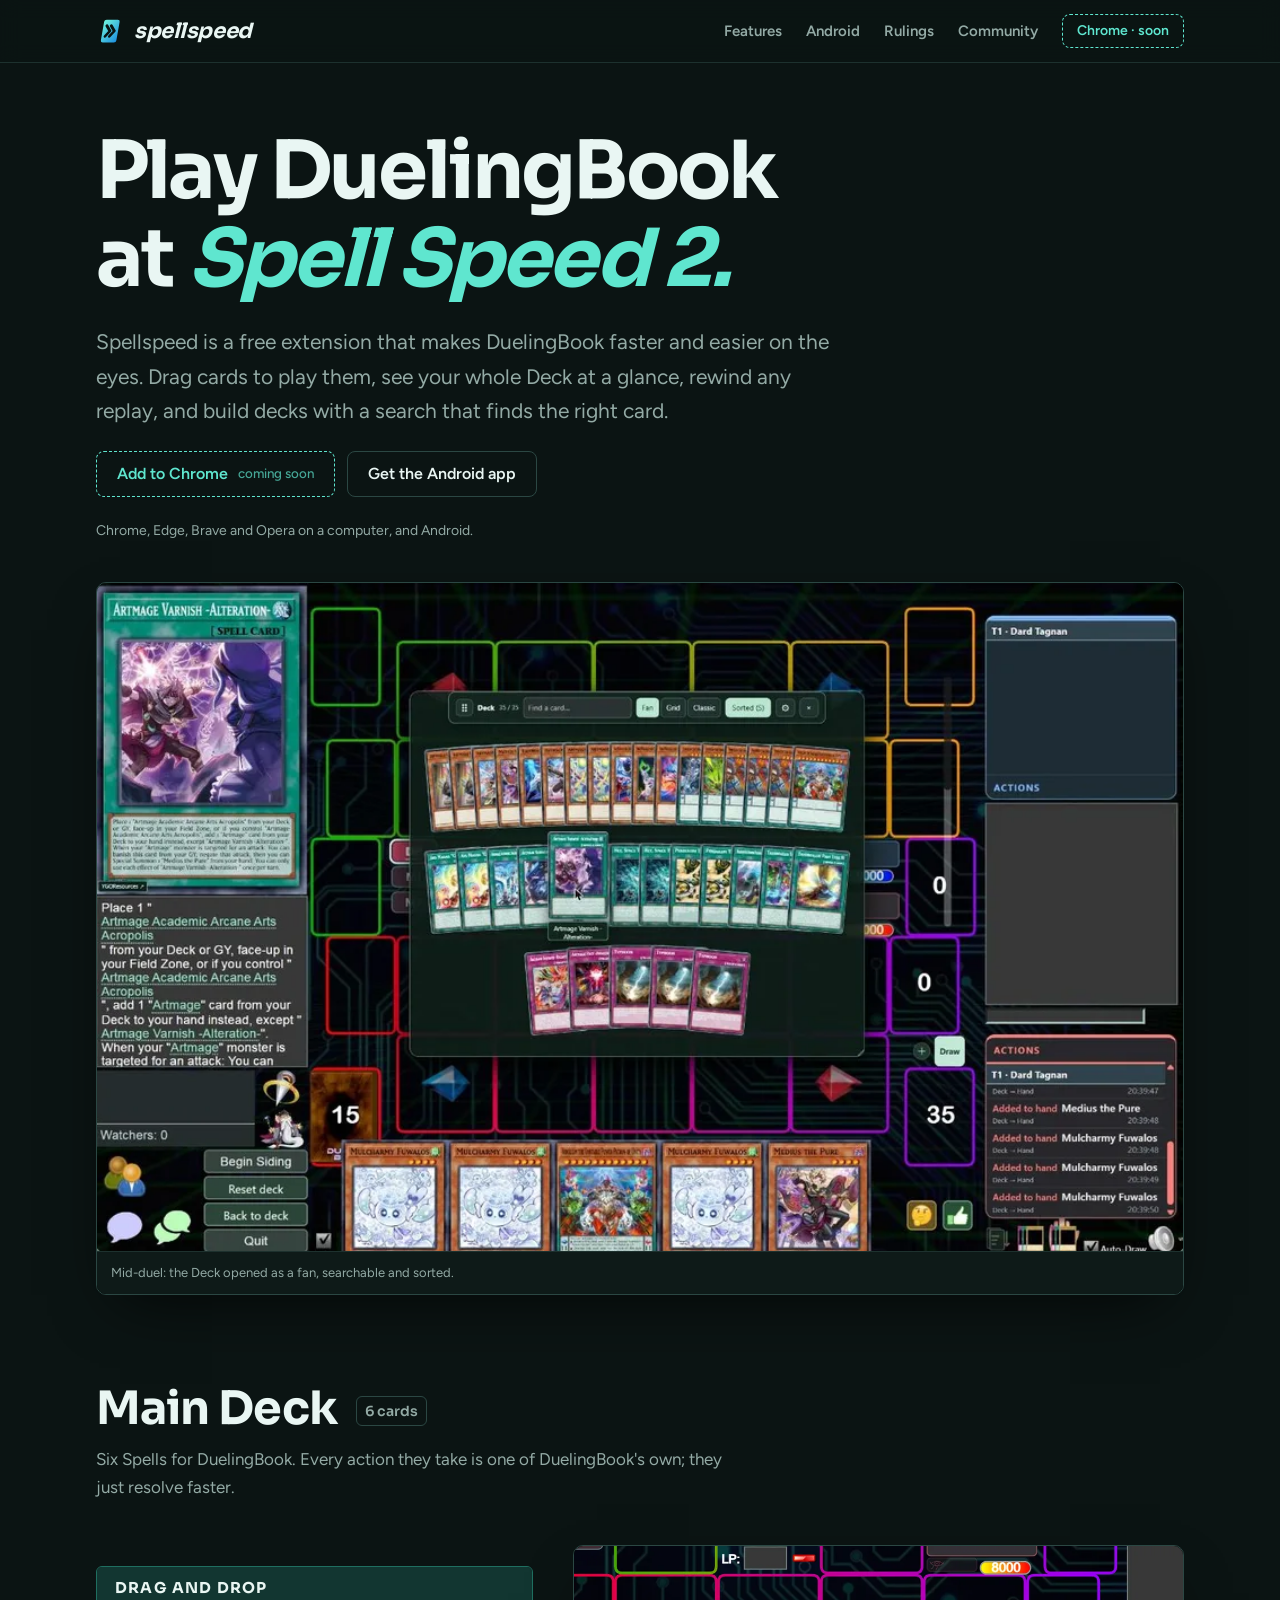
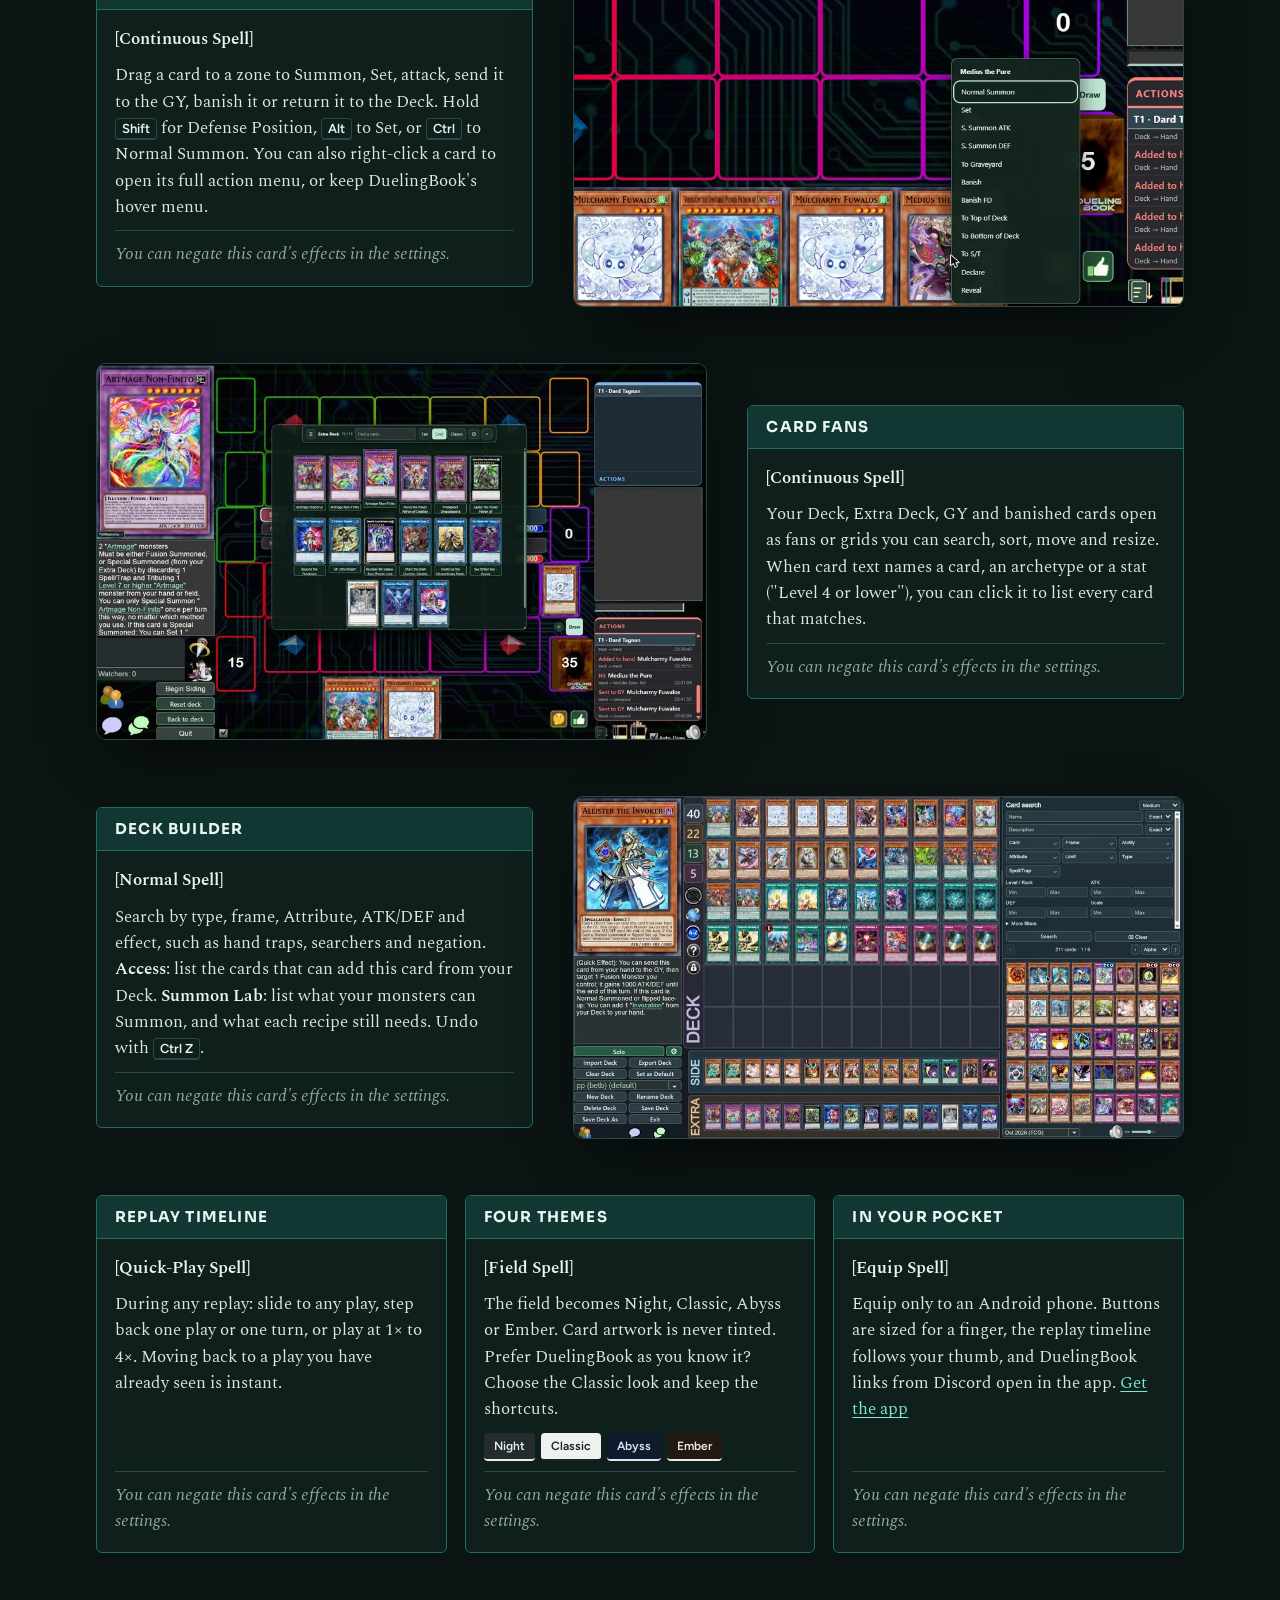
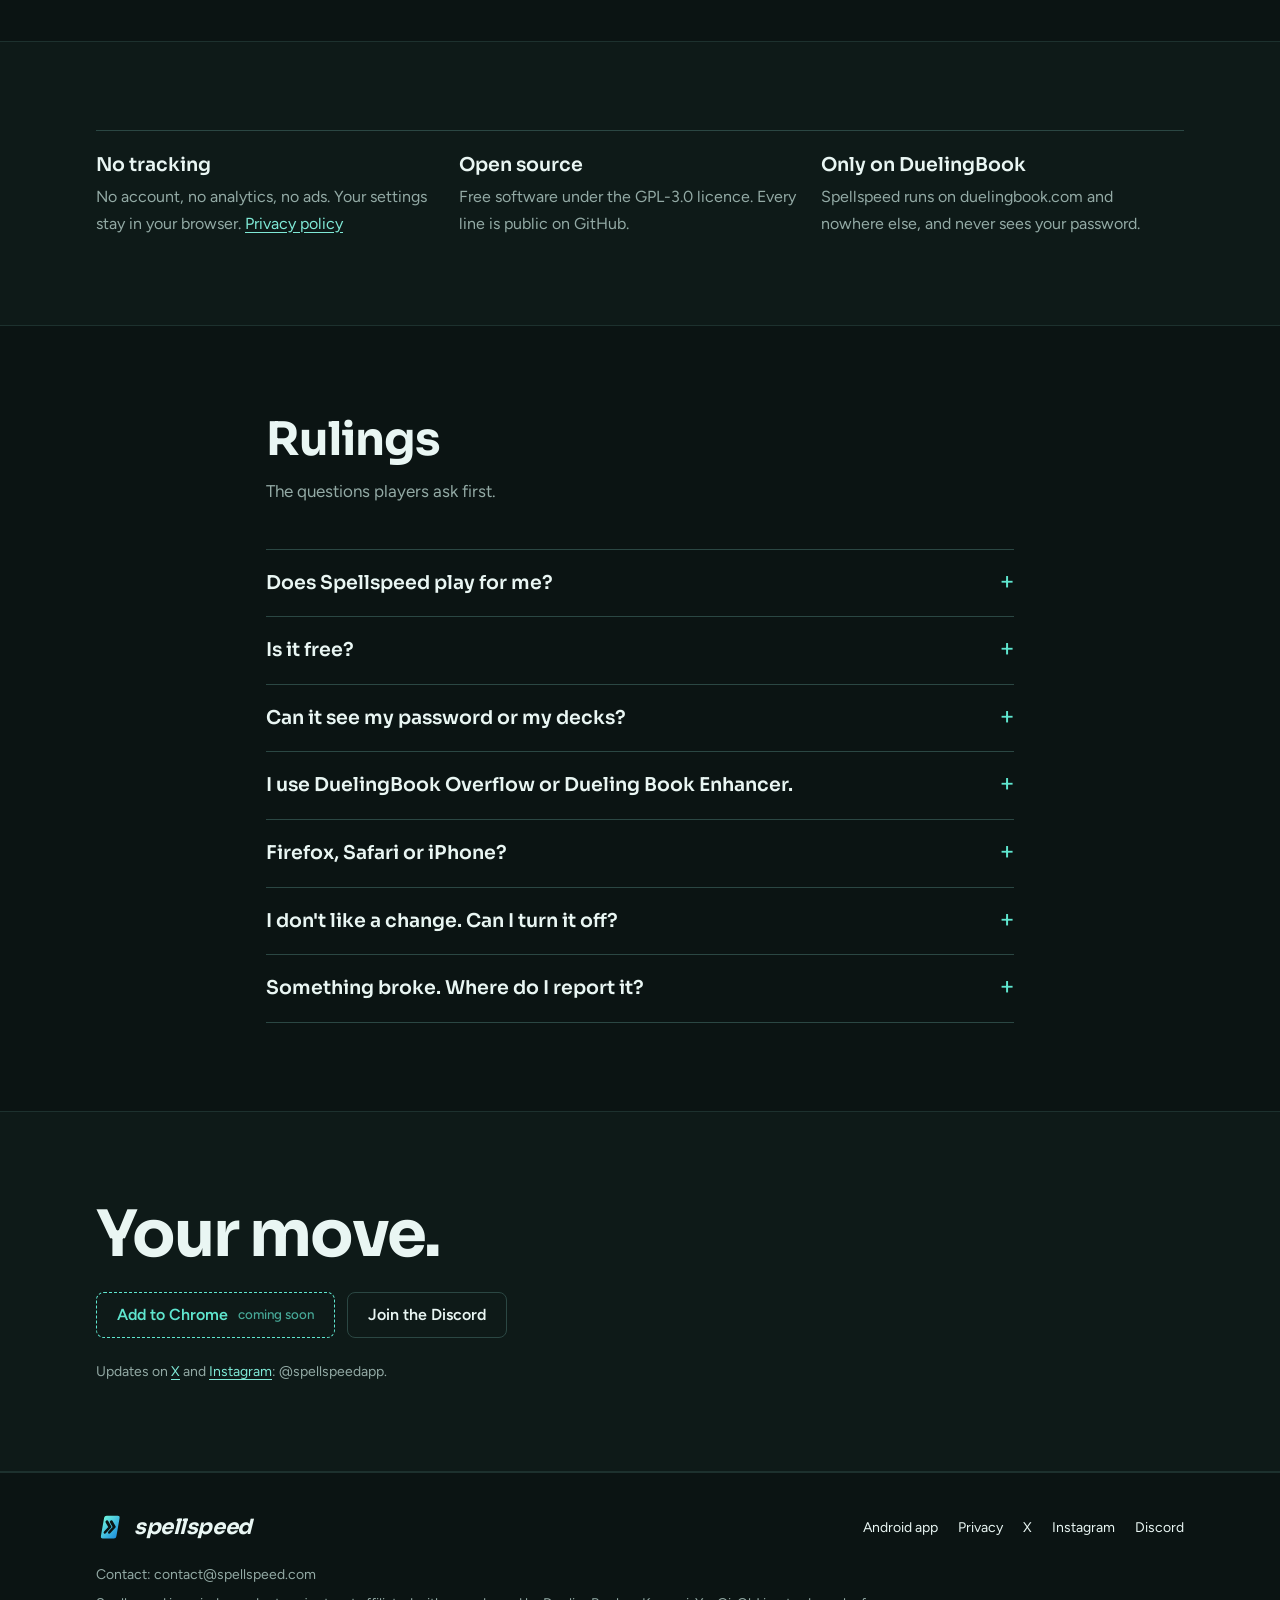
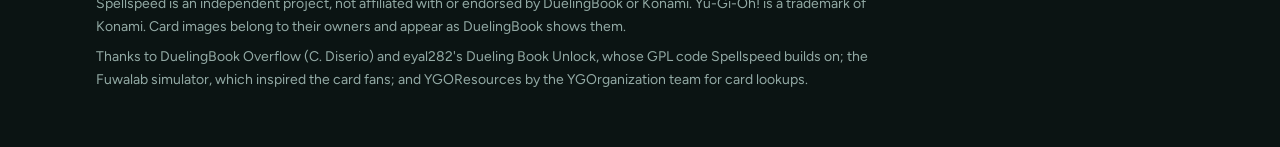
==== site/index.html @ ba0f2522 "Spellspeed website The spellspeed.com site (home, Android install guide, privacy policy), deployed t" ====
<!doctype html>
<html lang="en">
<head>
<meta charset="utf-8">
<meta name="viewport" content="width=device-width, initial-scale=1, viewport-fit=cover">
<title>Spellspeed for DuelingBook</title>
<meta name="description" content="Spellspeed is a free extension that makes DuelingBook faster and cleaner: drag-and-drop plays, card fans, a replay timeline you can rewind, themes and a smarter deck builder.">
<meta name="theme-color" content="#0b1413">
<link rel="icon" href="assets/mark.svg" type="image/svg+xml">
<link rel="icon" href="assets/icon32.png" sizes="32x32">
<link rel="apple-touch-icon" href="assets/app-icon-512.png">
<meta property="og:title" content="Spellspeed for DuelingBook">
<meta property="og:description" content="Play DuelingBook at Spell Speed 2. Free, open source, no tracking.">
<meta property="og:image" content="https://spellspeed.com/assets/card-fans.webp">
<meta property="og:url" content="https://spellspeed.com/">
<meta name="twitter:card" content="summary_large_image">
<meta name="twitter:site" content="@spellspeedapp">
<link rel="preload" href="fonts/sora.woff2" as="font" type="font/woff2" crossorigin>
<link rel="stylesheet" href="style.css">
</head>
<body>

<header class="top">
  <div class="wrap">
    <a class="brand" href="./" aria-label="Spellspeed home"><img src="assets/mark.svg" alt=""><span class="wordmark">spellspeed</span></a>
    <nav class="nav" aria-label="Main">
      <a href="#deck">Features</a>
      <a href="android.html">Android</a>
      <a href="#rulings">Rulings</a>
      <a href="#community">Community</a>
    </nav>
    <!-- TODO(launch): Chrome Web Store link once the listing is approved -->
    <span class="btn btn-soon btn-sm" title="Coming soon to the Chrome Web Store">Chrome · soon</span>
  </div>
</header>

<main>
  <div class="wrap hero">
    <div class="hero-copy">
      <h1>Play DuelingBook at <em>Spell Speed&nbsp;2.</em></h1>
      <p class="lead">Spellspeed is a free extension that makes DuelingBook faster and easier on the eyes. Drag cards to play them, see your whole Deck at a glance, rewind any replay, and build decks with a search that finds the right card.</p>
      <div class="ctas" id="install">
        <!-- TODO(launch): Chrome Web Store link -->
        <span class="btn btn-soon">Add to Chrome <small>coming soon</small></span>
        <a class="btn btn-ghost" href="android.html">Get the Android app</a>
      </div>
      <p class="note">Chrome, Edge, Brave and Opera on a computer, and Android.</p>
    </div>
    <figure class="shot">
      <img src="assets/card-fans.webp" width="962" height="592" alt="A DuelingBook duel with Spellspeed: the Deck opened as a fan of cards above the field, with search and sorting.">
      <figcaption>Mid-duel: the Deck opened as a fan, searchable and sorted.</figcaption>
    </figure>
  </div>

  <section id="deck">
    <div class="wrap">
      <div class="section-head">
        <h2>Main Deck <span class="count">6 cards</span></h2>
        <p>Six Spells for DuelingBook. Every action they take is one of DuelingBook's own; they just resolve faster.</p>
      </div>

      <div class="feature">
        <article class="spell">
          <h3 class="spell-name">Drag and Drop</h3>
          <div class="spell-text">
            <p class="spell-type">[Continuous Spell]</p>
            <p>Drag a card to a zone to Summon, Set, attack, send it to the GY, banish it or return it to the Deck. Hold <span class="kbd">Shift</span> for Defense Position, <span class="kbd">Alt</span> to Set, or <span class="kbd">Ctrl</span> to Normal Summon. You can also right-click a card to open its full action menu, or keep DuelingBook's hover menu.</p>
            <p class="negate">You can negate this card's effects in the settings.</p>
          </div>
        </article>
        <figure class="shot"><img src="assets/card-actions.webp" width="1002" height="592" loading="lazy" alt="The right-click action menu on a monster in hand: Normal Summon, Set, Special Summon, to Graveyard, Banish and more."></figure>
      </div>

      <div class="feature flip">
        <article class="spell">
          <h3 class="spell-name">Card Fans</h3>
          <div class="spell-text">
            <p class="spell-type">[Continuous Spell]</p>
            <p>Your Deck, Extra Deck, GY and banished cards open as fans or grids you can search, sort, move and resize. When card text names a card, an archetype or a stat ("Level 4 or lower"), you can click it to list every card that matches.</p>
            <p class="negate">You can negate this card's effects in the settings.</p>
          </div>
        </article>
        <figure class="shot"><img src="assets/play-faster.webp" width="962" height="592" loading="lazy" alt="The Extra Deck opened as a grid over the field, with each player's action history on the right."></figure>
      </div>

      <div class="feature">
        <article class="spell">
          <h3 class="spell-name">Deck Builder</h3>
          <div class="spell-text">
            <p class="spell-type">[Normal Spell]</p>
            <p>Search by type, frame, Attribute, ATK/DEF and effect, such as hand traps, searchers and negation. <b>Access</b>: list the cards that can add this card from your Deck. <b>Summon Lab</b>: list what your monsters can Summon, and what each recipe still needs. Undo with <span class="kbd">Ctrl Z</span>.</p>
            <p class="negate">You can negate this card's effects in the settings.</p>
          </div>
        </article>
        <figure class="shot"><img src="assets/deck-builder.webp" width="1060" height="592" loading="lazy" alt="The deck constructor with Spellspeed's card search and filters on the right."></figure>
      </div>

      <div class="spells">
        <article class="spell">
          <h3 class="spell-name">Replay Timeline</h3>
          <div class="spell-text">
            <p class="spell-type">[Quick-Play Spell]</p>
            <p>During any replay: slide to any play, step back one play or one turn, or play at 1× to 4×. Moving back to a play you have already seen is instant.</p>
            <p class="negate">You can negate this card's effects in the settings.</p>
          </div>
        </article>
        <article class="spell">
          <h3 class="spell-name">Four Themes</h3>
          <div class="spell-text">
            <p class="spell-type">[Field Spell]</p>
            <p>The field becomes Night, Classic, Abyss or Ember. Card artwork is never tinted. Prefer DuelingBook as you know it? Choose the Classic look and keep the shortcuts.</p>
            <div class="themes" aria-label="The four themes"><span class="th-night">Night</span><span class="th-classic">Classic</span><span class="th-abyss">Abyss</span><span class="th-ember">Ember</span></div>
            <p class="negate">You can negate this card's effects in the settings.</p>
          </div>
        </article>
        <article class="spell">
          <h3 class="spell-name">In Your Pocket</h3>
          <div class="spell-text">
            <p class="spell-type">[Equip Spell]</p>
            <p>Equip only to an Android phone. Buttons are sized for a finger, the replay timeline follows your thumb, and DuelingBook links from Discord open in the app. <a href="android.html">Get the app</a></p>
            <p class="negate">You can negate this card's effects in the settings.</p>
          </div>
        </article>
      </div>
    </div>
  </section>

  <section class="band">
    <div class="wrap">
      <div class="promises">
        <div><b>No tracking</b><p>No account, no analytics, no ads. Your settings stay in your browser. <a href="privacy.html">Privacy policy</a></p></div>
        <div><b>Open source</b><p>Free software under the GPL-3.0 licence. Every line is public on GitHub.</p></div>
        <div><b>Only on DuelingBook</b><p>Spellspeed runs on duelingbook.com and nowhere else, and never sees your password.</p></div>
      </div>
    </div>
  </section>

  <section id="rulings">
    <div class="wrap narrow">
      <div class="section-head"><h2>Rulings</h2><p>The questions players ask first.</p></div>
      <div class="rulings">
        <details>
          <summary>Does Spellspeed play for me?</summary>
          <p>No. It automates no plays and adds no card effects. Every action is one you choose, sent through DuelingBook's own duel commands, as if you had clicked DuelingBook's buttons.</p>
          <p>Spellspeed is an unofficial extension, not affiliated with or endorsed by DuelingBook.</p>
        </details>
        <details>
          <summary>Is it free?</summary>
          <p>Yes, and open source. There is nothing to buy and no account to create.</p>
        </details>
        <details>
          <summary>Can it see my password or my decks?</summary>
          <p>It never reads your password or login cookies, and it sends nothing to us. It works with the duel and the deck on the page, in your browser. Details are in the <a href="privacy.html">privacy policy</a>.</p>
        </details>
        <details>
          <summary>I use DuelingBook Overflow or Dueling Book Enhancer.</summary>
          <p>Turn off DuelingBook Overflow: both change the same parts of the page. Dueling Book Enhancer works alongside Spellspeed; turn off its Advanced Replay Controls, since Spellspeed brings its own replay timeline.</p>
        </details>
        <details>
          <summary>Firefox, Safari or iPhone?</summary>
          <p>Firefox is next, on computers and on Android. Safari and iPhone are not supported yet. Today Spellspeed runs in Chrome, Edge, Brave and Opera on a computer, and as an Android app.</p>
        </details>
        <details>
          <summary>I don't like a change. Can I turn it off?</summary>
          <p>Every feature has its own switch in the settings (the Spellspeed button in your browser's toolbar), and each category can be turned off at once. Turning a feature off brings back DuelingBook's own behaviour.</p>
        </details>
        <details>
          <summary>Something broke. Where do I report it?</summary>
          <p>In the bug reports on our <a href="https://discord.gg/m5qKsv8ZST">Discord</a>, or by email to contact@spellspeed.com. Say what you did, what you expected and what happened; for replays, the replay link and the play number help most.</p>
        </details>
      </div>
    </div>
  </section>

  <section id="community" class="band">
    <div class="wrap cta">
      <h2>Your move.</h2>
      <div class="ctas">
        <!-- TODO(launch): Chrome Web Store link -->
        <span class="btn btn-soon">Add to Chrome <small>coming soon</small></span>
        <a class="btn btn-ghost" href="https://discord.gg/m5qKsv8ZST">Join the Discord</a>
      </div>
      <p class="note">Updates on <a href="https://x.com/spellspeedapp">X</a> and <a href="https://www.instagram.com/spellspeedapp/">Instagram</a>: @spellspeedapp.</p>
    </div>
  </section>
</main>

<footer>
  <div class="wrap">
    <div class="foot-row">
      <a class="brand" href="./"><img src="assets/mark.svg" alt=""><span class="wordmark">spellspeed</span></a>
      <nav class="foot-links" aria-label="Footer">
        <a href="android.html">Android app</a>
        <a href="privacy.html">Privacy</a>
        <a href="https://x.com/spellspeedapp">X</a>
        <a href="https://www.instagram.com/spellspeedapp/">Instagram</a>
        <!-- TODO(launch): GitHub repository -->
        <a href="https://discord.gg/m5qKsv8ZST">Discord</a>
      </nav>
    </div>
    <div class="fine">
      <p>Contact: contact@spellspeed.com</p>
      <p>Spellspeed is an independent project, not affiliated with or endorsed by DuelingBook or Konami. Yu-Gi-Oh! is a trademark of Konami. Card images belong to their owners and appear as DuelingBook shows them.</p>
      <p>Thanks to DuelingBook Overflow (C. Diserio) and eyal282's Dueling Book Unlock, whose GPL code Spellspeed builds on; the Fuwalab simulator, which inspired the card fans; and YGOResources by the YGOrganization team for card lookups.</p>
    </div>
  </div>
</footer>
</body>
</html>
---- site/style.css ----
/* Spellspeed site. Dark only, like the game it sits on. Brand: brand/spellspeed/README.md
   Idea: every feature is a Spell card; its description is written as card text. */
@font-face { font-family: "Sora"; src: url("fonts/sora.woff2") format("woff2"); font-weight: 100 800; font-display: swap; }
@font-face { font-family: "Figtree"; src: url("fonts/figtree.woff2") format("woff2"); font-weight: 300 900; font-display: swap; }
@font-face { font-family: "Spectral"; src: url("fonts/spectral-normal-400.woff2") format("woff2"); font-weight: 400; font-style: normal; font-display: swap; }
@font-face { font-family: "Spectral"; src: url("fonts/spectral-normal-600.woff2") format("woff2"); font-weight: 600; font-style: normal; font-display: swap; }
@font-face { font-family: "Spectral"; src: url("fonts/spectral-italic-400.woff2") format("woff2"); font-weight: 400; font-style: italic; font-display: swap; }

:root {
  --bg: #0b1413; --bg-2: #0e1a18; --line: #1d312e; --line-2: #2b4743;
  --fg: #e9f6f3; --muted: #93aaa5; --accent: #5fe6cf; --link: #7fe9d6;
  /* Spell card frame tones */
  --spell-frame: #1f6f60; --spell-bar: #123631; --spell-box: #0f1f1c; --card-ink: #d9e8e4;
  --f-display: "Sora", "Segoe UI", system-ui, sans-serif;
  --f-body: "Figtree", "Segoe UI", system-ui, sans-serif;
  --f-card: "Spectral", Georgia, serif;
  color-scheme: dark;
}
* { box-sizing: border-box; }
html { scroll-behavior: smooth; }
@media (prefers-reduced-motion: reduce) { html { scroll-behavior: auto; } }
body { margin: 0; background: var(--bg); color: var(--fg); font: 17px/1.65 var(--f-body); -webkit-font-smoothing: antialiased; }
img { max-width: 100%; display: block; }
a { color: var(--link); text-underline-offset: 3px; }
a:focus-visible, button:focus-visible, summary:focus-visible { outline: 2px solid var(--accent); outline-offset: 3px; border-radius: 4px; }
h1, h2, h3 { font-family: var(--f-display); line-height: 1.1; text-wrap: balance; margin: 0; letter-spacing: -.02em; }
p { margin: 0; }
b, strong { color: var(--fg); font-weight: 600; }
.wrap { max-width: 1120px; margin: 0 auto; padding-left: max(16px, env(safe-area-inset-left, 0px)); padding-right: max(16px, env(safe-area-inset-right, 0px)); }
.narrow { max-width: 780px; }

/* Header */
.top { position: sticky; top: env(safe-area-inset-top, 0px); z-index: 20; background: rgba(11, 20, 19, .9); backdrop-filter: blur(10px); border-bottom: 1px solid var(--line); }
body::before { content: ""; position: fixed; inset: 0 0 auto; height: env(safe-area-inset-top, 0px); z-index: 21; background: var(--bg); }
.top .wrap { display: flex; align-items: center; gap: 24px; min-height: 62px; }
.brand { display: flex; align-items: center; gap: 10px; color: var(--fg); text-decoration: none; }
.brand img { width: 28px; height: 28px; }
.wordmark { font: italic 700 21px/1 var(--f-display); letter-spacing: -.02em; }
.nav { display: flex; gap: 24px; margin-left: auto; }
.nav a { color: var(--muted); text-decoration: none; font-weight: 600; font-size: 15px; }
.nav a:hover, .nav a[aria-current="page"] { color: var(--fg); }
@media (max-width: 720px) { .nav { display: none; } .top .btn { margin-left: auto; } }

/* Buttons */
.btn { display: inline-flex; align-items: center; gap: 10px; font: 600 16px/1 var(--f-body); padding: 14px 20px; border-radius: 8px; text-decoration: none; white-space: nowrap; border: 1px solid transparent; }
.btn-primary { background: var(--accent); color: #032019; }
.btn-primary:hover { background: #86f0de; }
.btn-ghost { color: var(--fg); border-color: var(--line-2); }
.btn-ghost:hover { border-color: var(--accent); }
.btn-sm { padding: 9px 14px; font-size: 14px; }
.btn-soon { color: var(--accent); border: 1px dashed var(--accent); cursor: default; }
.btn small { font-weight: 500; opacity: .7; }

/* Hero: copy, then the board itself */
.hero { padding-block: 64px 0; display: grid; gap: 40px; }
.hero-copy { display: grid; gap: 22px; max-width: 800px; }
.hero h1 { font-size: clamp(40px, 7vw, 80px); font-weight: 700; letter-spacing: -.035em; }
.hero h1 em { font-style: italic; color: var(--accent); }
.lead { font-size: clamp(18px, 2vw, 21px); color: var(--muted); max-width: 58ch; }
.ctas { display: flex; flex-wrap: wrap; gap: 12px; align-items: center; }
.note { font-size: 14px; color: var(--muted); }
.shot { margin: 0; border-radius: 10px; border: 1px solid var(--line-2); overflow: hidden; background: #000; box-shadow: 0 24px 60px -24px rgba(0, 0, 0, .8); }
.shot img { width: 100%; height: auto; }
.shot figcaption { font-size: 13px; color: var(--muted); padding: 10px 14px; background: var(--bg-2); border-top: 1px solid var(--line); }

/* Sections */
section { padding-block: 88px; }
.section-head { display: grid; gap: 12px; margin-bottom: 44px; max-width: 640px; }
.section-head h2 { font-size: clamp(30px, 4.4vw, 46px); }
.section-head p { color: var(--muted); }
.count { font: 600 14px/1 var(--f-display); color: var(--muted); border: 1px solid var(--line-2); border-radius: 6px; padding: 5px 8px; margin-left: 10px; vertical-align: middle; letter-spacing: 0; }
.band { background: var(--bg-2); border-block: 1px solid var(--line); }

/* A feature as a Spell card's text: name bar, [type] line, effect text, and the negation line */
.spell { border: 1px solid var(--spell-frame); border-radius: 6px; background: var(--spell-box); overflow: hidden; display: flex; flex-direction: column; }
.spell-name { background: var(--spell-bar); padding: 12px 18px; font: 700 15px/1.2 var(--f-display); letter-spacing: .08em; text-transform: uppercase; border-bottom: 1px solid var(--spell-frame); }
.spell-text { padding: 16px 18px 18px; font: 17px/1.55 var(--f-card); color: var(--card-ink); display: flex; flex-direction: column; gap: 10px; flex: 1; }
.spell-type { font-weight: 600; color: var(--fg); }
.spell-text b { font-weight: 600; }
.negate { margin-top: auto; font-style: italic; color: var(--muted); border-top: 1px solid var(--line-2); padding-top: 10px; }
.kbd { font: 600 13px/1 var(--f-body); border: 1px solid var(--line-2); border-bottom-width: 2px; border-radius: 4px; padding: 2px 6px; color: var(--fg); white-space: nowrap; }

.feature { display: grid; grid-template-columns: minmax(0, 5fr) minmax(0, 7fr); gap: 40px; align-items: center; }
.feature + .feature { margin-top: 56px; }
.feature.flip { grid-template-columns: minmax(0, 7fr) minmax(0, 5fr); }
.feature.flip .spell { order: 2; }
@media (max-width: 860px) { .feature, .feature.flip { grid-template-columns: minmax(0, 1fr); gap: 18px; } .feature.flip .spell { order: 0; } }

.spells { display: grid; grid-template-columns: repeat(3, minmax(0, 1fr)); gap: 18px; margin-top: 56px; }
@media (max-width: 900px) { .spells { grid-template-columns: minmax(0, 1fr); } }

/* Theme chips inside the Field Spell card, coloured from the extension's own theme tokens (night.css) */
.themes { display: flex; flex-wrap: wrap; gap: 6px; }
.themes span { font: 600 12px/1 var(--f-body); padding: 7px 10px; border-radius: 4px; border-bottom: 2px solid; }
.th-night { background: #242c2e; color: #e6eeea; border-color: #4ba3bb; }
.th-classic { background: #eef1f0; color: #1b2224; border-color: #1f6e89; }
.th-abyss { background: #101a2c; color: #dce8f5; border-color: #4cc3e6; }
.th-ember { background: #211a14; color: #f2e8dc; border-color: #e3a33b; }

/* Plain promises */
.promises { display: grid; grid-template-columns: repeat(3, minmax(0, 1fr)); border-top: 1px solid var(--line-2); }
.promises > div { padding: 22px 24px 0 0; display: grid; gap: 6px; align-content: start; }
.promises b { font: 600 19px/1.3 var(--f-display); }
.promises p { color: var(--muted); font-size: 16px; }
@media (max-width: 760px) { .promises { grid-template-columns: minmax(0, 1fr); } }

/* Rulings (FAQ) */
.rulings { border-top: 1px solid var(--line-2); }
.rulings details { border-bottom: 1px solid var(--line-2); }
.rulings summary { cursor: pointer; font: 600 19px/1.4 var(--f-display); padding-block: 20px; list-style: none; display: flex; justify-content: space-between; gap: 16px; }
.rulings summary::-webkit-details-marker { display: none; }
.rulings summary::after { content: "+"; color: var(--accent); font-weight: 400; font-size: 24px; line-height: 1; }
.rulings details[open] summary::after { content: "−"; }
.rulings details p { color: var(--muted); padding-bottom: 20px; max-width: 64ch; }
.rulings details p + p { margin-top: -8px; }

/* Steps (Android page) */
.steps { list-style: none; margin: 0; padding: 0; display: grid; counter-reset: step; border-top: 1px solid var(--line-2); }
.steps li { counter-increment: step; display: grid; grid-template-columns: 56px minmax(0, 1fr); gap: 12px; padding-block: 24px; border-bottom: 1px solid var(--line-2); }
.steps li::before { content: counter(step); font: 700 34px/1 var(--f-display); color: var(--accent); }
.steps h3 { font-size: 20px; margin-bottom: 6px; }
.steps p { color: var(--muted); }
.steps p + p { margin-top: 8px; }
.checksum { font: 13px/1.5 ui-monospace, "Cascadia Mono", Consolas, monospace; color: var(--muted); overflow-wrap: anywhere; }

/* Prose (privacy) */
.prose { display: grid; gap: 16px; padding-block: 56px 80px; }
.prose h1 { font-size: clamp(34px, 5vw, 50px); }
.prose h2 { font-size: 22px; margin-top: 18px; }
.prose p { color: #c6d8d4; }
.prose .meta { color: var(--muted); font-size: 15px; }

/* Closing call */
.cta { display: grid; gap: 22px; justify-items: start; }
.cta h2 { font-size: clamp(36px, 6vw, 64px); letter-spacing: -.03em; }

/* Footer */
footer { border-top: 1px solid var(--line); padding-block: 40px 56px; color: var(--muted); font-size: 14px; }
footer .wrap { display: grid; gap: 22px; }
.foot-row { display: flex; flex-wrap: wrap; justify-content: space-between; gap: 18px; align-items: center; }
.foot-links { display: flex; flex-wrap: wrap; gap: 8px 20px; }
.foot-links a { color: var(--fg); text-decoration: none; }
.foot-links a:hover { color: var(--accent); }
.fine { display: grid; gap: 6px; max-width: 90ch; }
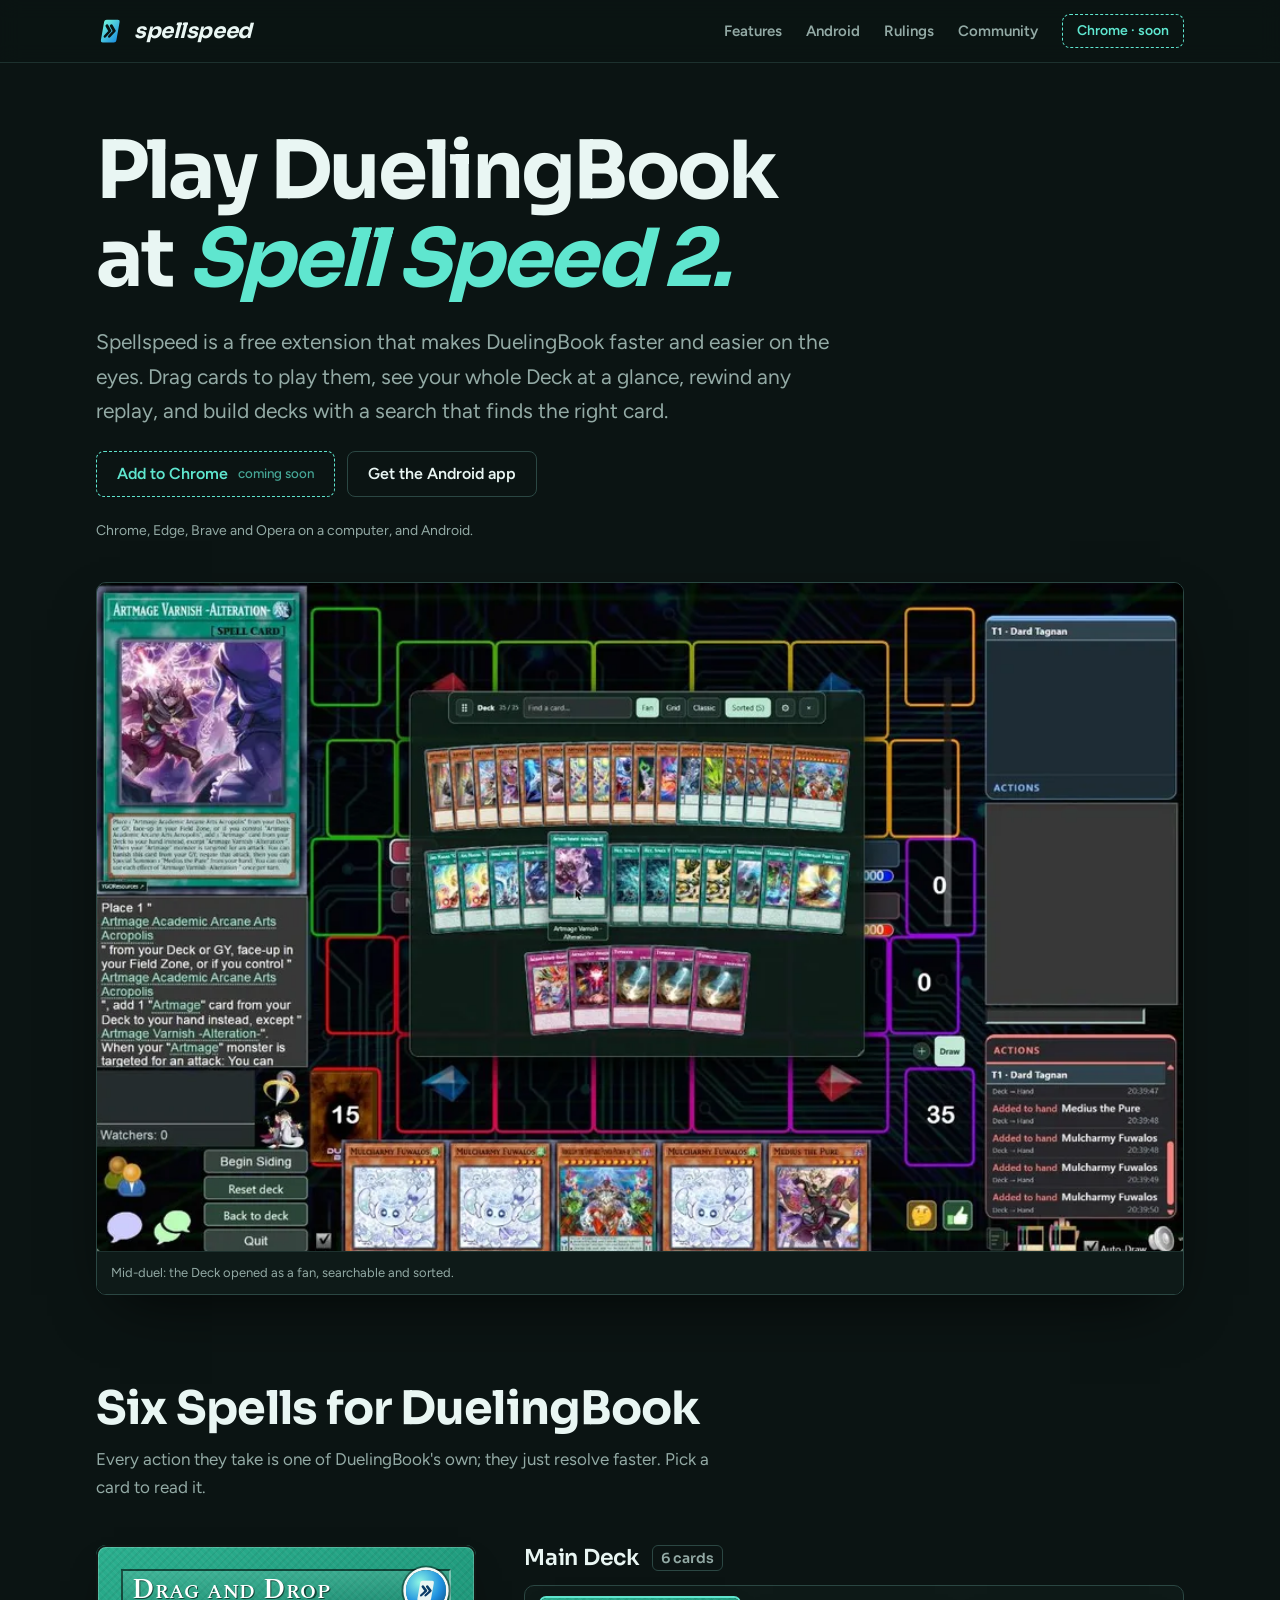
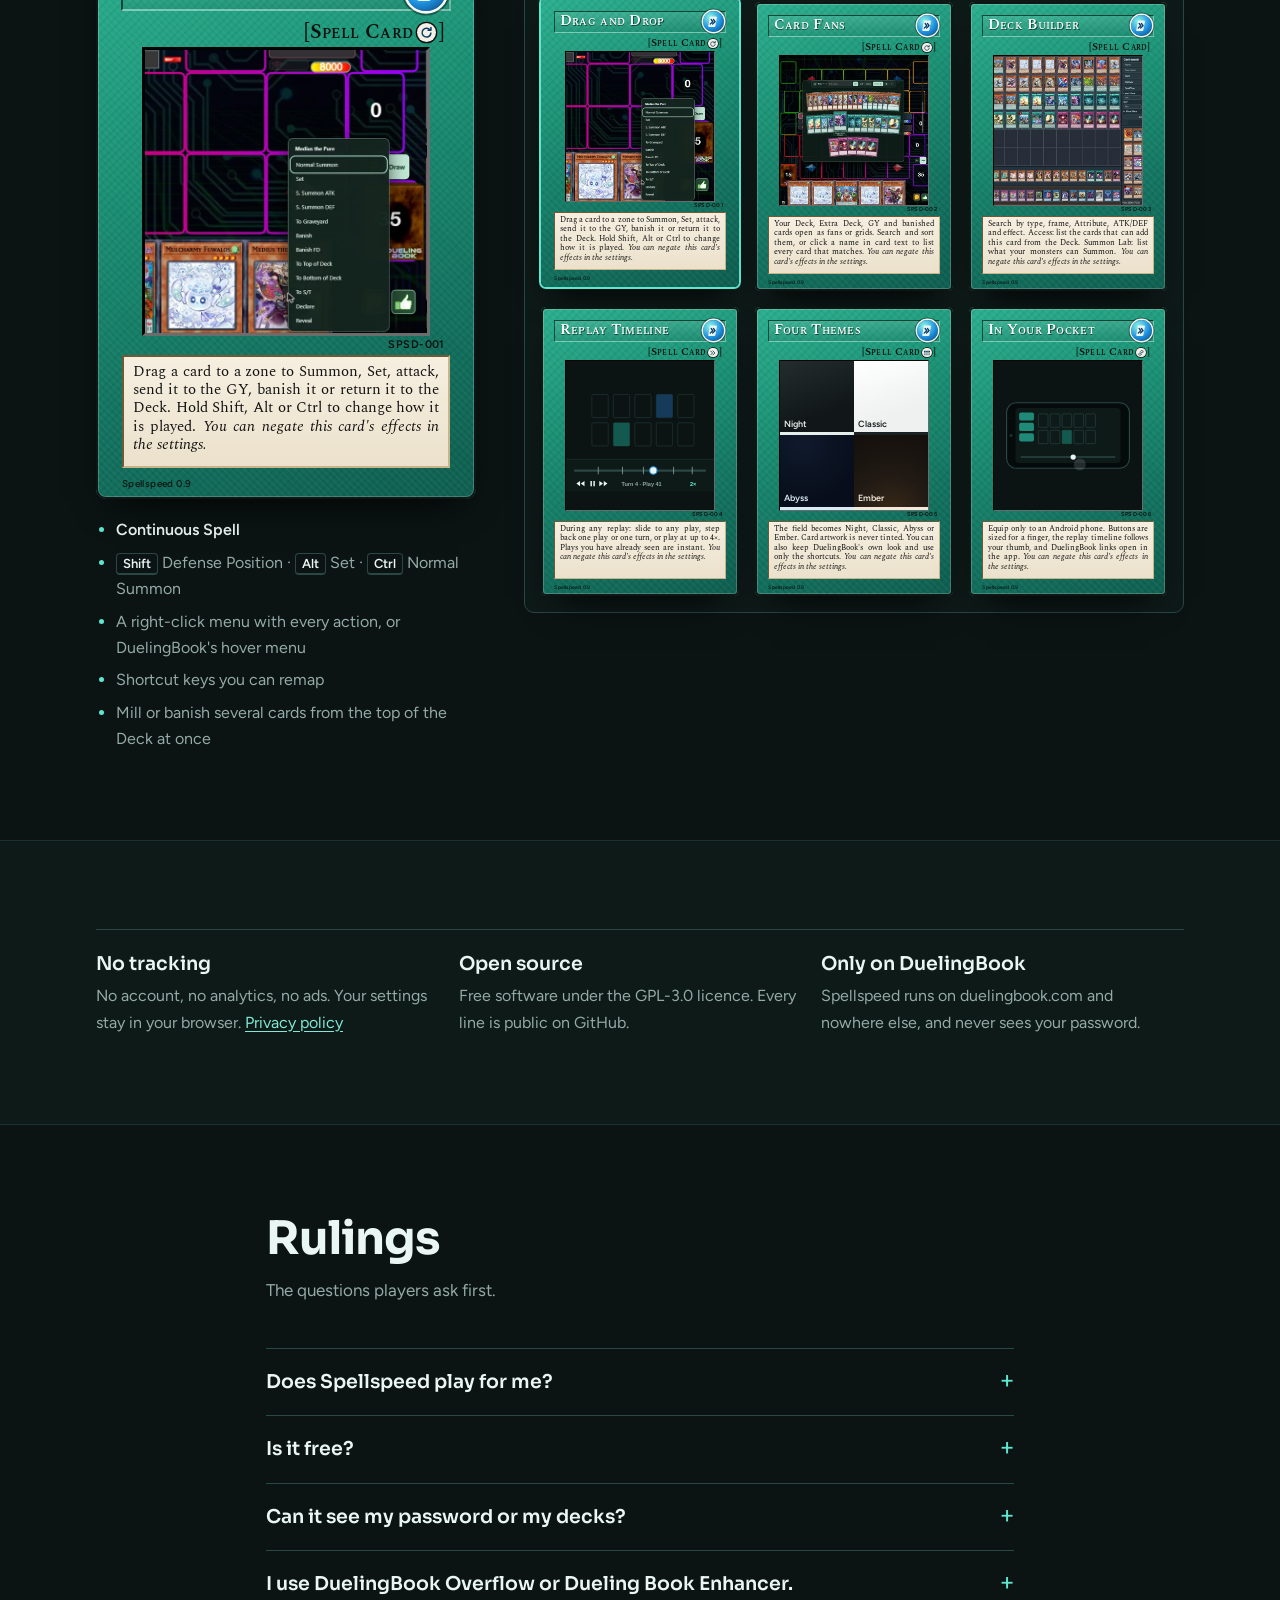
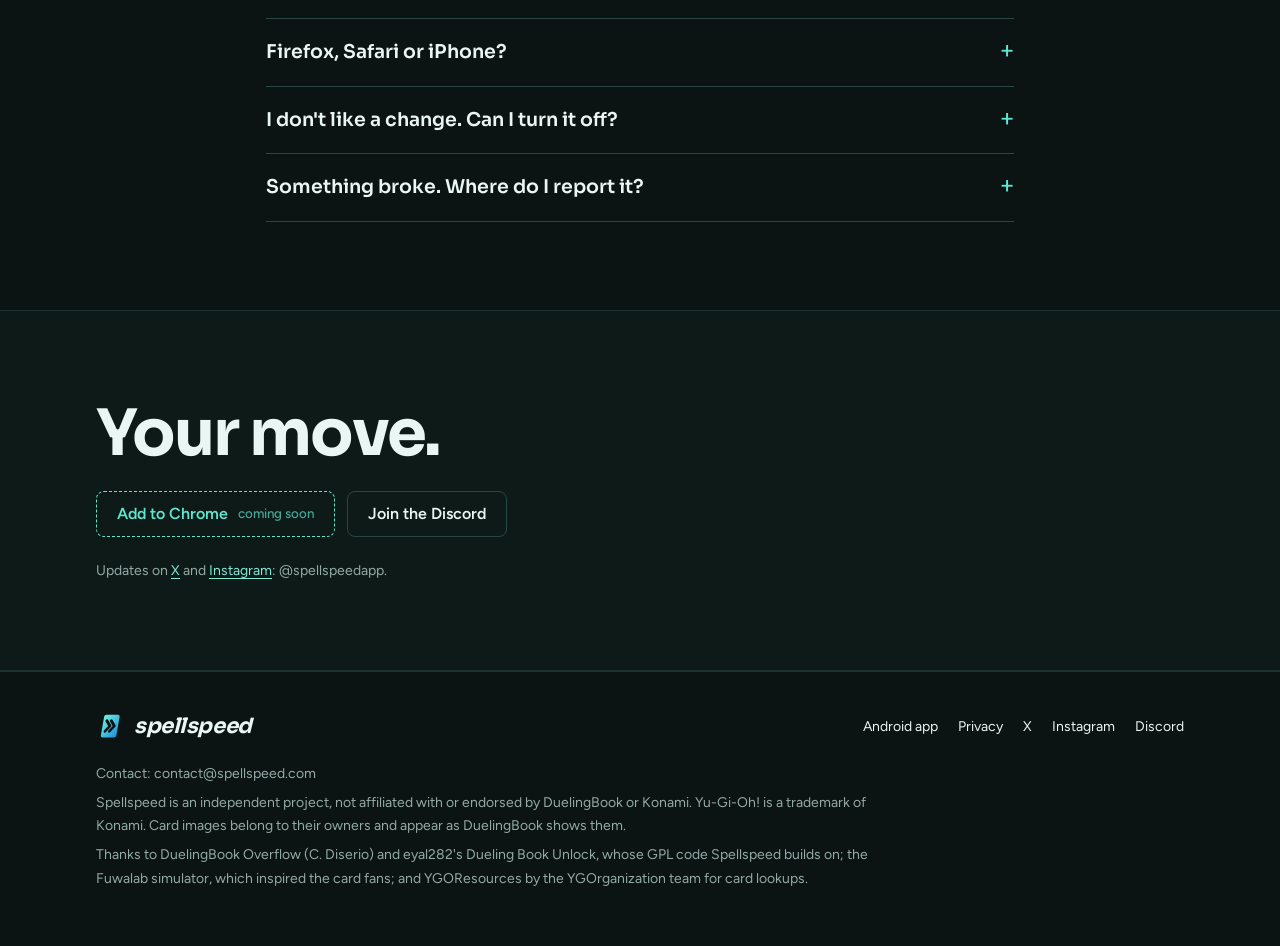
==== commit df174630: "Site: features as a deck of Spell cards Feature cards follow the Spell card layout (own emblem and t" ====
--- a/site/index.html
+++ b/site/index.html
@@ -17,8 +17,17 @@
 <meta name="twitter:site" content="@spellspeedapp">
 <link rel="preload" href="fonts/sora.woff2" as="font" type="font/woff2" crossorigin>
 <link rel="stylesheet" href="style.css">
+<script src="deck.js" defer></script>
 </head>
 <body>
+<svg width="0" height="0" style="position:absolute" aria-hidden="true">
+  <!-- Spellspeed's own card-type icons; deliberately not Konami's property icons. -->
+  <symbol id="orb" viewBox="0 0 64 64"><g transform="translate(5 0) skewX(-10)"><rect x="15" y="7" width="34" height="50" rx="5" fill="#e9f6f3"/><path d="M23 21 L33 32 L23 43 M34 21 L44 32 L34 43" stroke="#0b3c66" stroke-width="6" fill="none" stroke-linecap="round" stroke-linejoin="round"/></g></symbol>
+  <symbol id="i-cont" viewBox="0 0 24 24"><g fill="none" stroke="currentColor" stroke-width="2.4" stroke-linecap="round" stroke-linejoin="round"><path d="M18 8.5A7 7 0 1 0 19 13"/><path d="M14.5 8.5H19V4"/></g></symbol>
+  <symbol id="i-quick" viewBox="0 0 24 24"><path d="M5 6l6 6-6 6M12 6l6 6-6 6" fill="none" stroke="currentColor" stroke-width="2.6" stroke-linecap="round" stroke-linejoin="round"/></symbol>
+  <symbol id="i-field" viewBox="0 0 24 24"><g fill="currentColor"><rect x="3" y="5" width="5" height="6" rx="1"/><rect x="9.5" y="5" width="5" height="6" rx="1"/><rect x="16" y="5" width="5" height="6" rx="1"/><rect x="3" y="13" width="5" height="6" rx="1" opacity=".55"/><rect x="9.5" y="13" width="5" height="6" rx="1" opacity=".55"/><rect x="16" y="13" width="5" height="6" rx="1" opacity=".55"/></g></symbol>
+  <symbol id="i-equip" viewBox="0 0 24 24"><g fill="none" stroke="currentColor" stroke-width="2.4" stroke-linecap="round"><path d="M10 14l4-4"/><path d="M8.5 11.5l-2 2a3.5 3.5 0 0 0 5 5l2-2"/><path d="M15.5 12.5l2-2a3.5 3.5 0 0 0-5-5l-2 2"/></g></symbol>
+</svg>
 
 <header class="top">
   <div class="wrap">
@@ -55,73 +64,89 @@
   <section id="deck">
     <div class="wrap">
       <div class="section-head">
-        <h2>Main Deck <span class="count">6 cards</span></h2>
-        <p>Six Spells for DuelingBook. Every action they take is one of DuelingBook's own; they just resolve faster.</p>
-      </div>
-
-      <div class="feature">
-        <article class="spell">
-          <h3 class="spell-name">Drag and Drop</h3>
-          <div class="spell-text">
-            <p class="spell-type">[Continuous Spell]</p>
-            <p>Drag a card to a zone to Summon, Set, attack, send it to the GY, banish it or return it to the Deck. Hold <span class="kbd">Shift</span> for Defense Position, <span class="kbd">Alt</span> to Set, or <span class="kbd">Ctrl</span> to Normal Summon. You can also right-click a card to open its full action menu, or keep DuelingBook's hover menu.</p>
-            <p class="negate">You can negate this card's effects in the settings.</p>
-          </div>
-        </article>
-        <figure class="shot"><img src="assets/card-actions.webp" width="1002" height="592" loading="lazy" alt="The right-click action menu on a monster in hand: Normal Summon, Set, Special Summon, to Graveyard, Banish and more."></figure>
-      </div>
-
-      <div class="feature flip">
-        <article class="spell">
-          <h3 class="spell-name">Card Fans</h3>
-          <div class="spell-text">
-            <p class="spell-type">[Continuous Spell]</p>
-            <p>Your Deck, Extra Deck, GY and banished cards open as fans or grids you can search, sort, move and resize. When card text names a card, an archetype or a stat ("Level 4 or lower"), you can click it to list every card that matches.</p>
-            <p class="negate">You can negate this card's effects in the settings.</p>
-          </div>
-        </article>
-        <figure class="shot"><img src="assets/play-faster.webp" width="962" height="592" loading="lazy" alt="The Extra Deck opened as a grid over the field, with each player's action history on the right."></figure>
-      </div>
-
-      <div class="feature">
-        <article class="spell">
-          <h3 class="spell-name">Deck Builder</h3>
-          <div class="spell-text">
-            <p class="spell-type">[Normal Spell]</p>
-            <p>Search by type, frame, Attribute, ATK/DEF and effect, such as hand traps, searchers and negation. <b>Access</b>: list the cards that can add this card from your Deck. <b>Summon Lab</b>: list what your monsters can Summon, and what each recipe still needs. Undo with <span class="kbd">Ctrl Z</span>.</p>
-            <p class="negate">You can negate this card's effects in the settings.</p>
-          </div>
-        </article>
-        <figure class="shot"><img src="assets/deck-builder.webp" width="1060" height="592" loading="lazy" alt="The deck constructor with Spellspeed's card search and filters on the right."></figure>
-      </div>
-
-      <div class="spells">
-        <article class="spell">
-          <h3 class="spell-name">Replay Timeline</h3>
-          <div class="spell-text">
-            <p class="spell-type">[Quick-Play Spell]</p>
-            <p>During any replay: slide to any play, step back one play or one turn, or play at 1× to 4×. Moving back to a play you have already seen is instant.</p>
-            <p class="negate">You can negate this card's effects in the settings.</p>
-          </div>
-        </article>
-        <article class="spell">
-          <h3 class="spell-name">Four Themes</h3>
-          <div class="spell-text">
-            <p class="spell-type">[Field Spell]</p>
-            <p>The field becomes Night, Classic, Abyss or Ember. Card artwork is never tinted. Prefer DuelingBook as you know it? Choose the Classic look and keep the shortcuts.</p>
-            <div class="themes" aria-label="The four themes"><span class="th-night">Night</span><span class="th-classic">Classic</span><span class="th-abyss">Abyss</span><span class="th-ember">Ember</span></div>
-            <p class="negate">You can negate this card's effects in the settings.</p>
-          </div>
-        </article>
-        <article class="spell">
-          <h3 class="spell-name">In Your Pocket</h3>
-          <div class="spell-text">
-            <p class="spell-type">[Equip Spell]</p>
-            <p>Equip only to an Android phone. Buttons are sized for a finger, the replay timeline follows your thumb, and DuelingBook links from Discord open in the app. <a href="android.html">Get the app</a></p>
-            <p class="negate">You can negate this card's effects in the settings.</p>
-          </div>
-        </article>
-      </div>
+        <h2>Six Spells for DuelingBook</h2>
+        <p>Every action they take is one of DuelingBook's own; they just resolve faster. Pick a card to read it.</p>
+      </div>
+      <div class="deckview" data-deck>
+        <div class="deck-preview" aria-live="polite"></div>
+        <div class="deck-side">
+          <div class="deck-bar"><b>Main Deck</b><span class="count">6 cards</span></div>
+          <div class="deck-grid" role="group" aria-label="Main Deck"></div>
+        </div>
+      </div>
+      <noscript><p class="note">Drag and Drop · Card Fans · Deck Builder · Replay Timeline · Four Themes · Android app</p></noscript>
+      <template data-card="Drag and Drop">
+        <article class="ycard" aria-label="Drag and Drop, Continuous Spell">
+          <h3 class="ycard-name">Drag and Drop</h3>
+          <span class="ycard-orb"><svg aria-hidden="true"><use href="#orb"/></svg></span>
+          <p class="ycard-type">[Spell Card <svg aria-hidden="true"><use href="#i-cont"/></svg>]</p>
+          <div class="ycard-art"><img src="assets/card-actions.webp" width="1002" height="592" alt="The right-click action menu on a monster in hand" style="object-position:78% 60%"></div>
+          <span class="ycard-code">SPSD-001</span>
+          <div class="ycard-text"><p>Drag a card to a zone to Summon, Set, attack, send it to the GY, banish it or return it to the Deck. Hold Shift, Alt or Ctrl to change how it is played. <span class="negate">You can negate this card's effects in the settings.</span></p></div>
+          <span class="ycard-foot">Spellspeed 0.9</span>
+        </article>
+        <ul class="deck-details"><li><b>Continuous Spell</b></li><li><span class="kbd">Shift</span> Defense Position · <span class="kbd">Alt</span> Set · <span class="kbd">Ctrl</span> Normal Summon</li><li>A right-click menu with every action, or DuelingBook's hover menu</li><li>Shortcut keys you can remap</li><li>Mill or banish several cards from the top of the Deck at once</li></ul>
+      </template>
+      <template data-card="Card Fans">
+        <article class="ycard" aria-label="Card Fans, Continuous Spell">
+          <h3 class="ycard-name">Card Fans</h3>
+          <span class="ycard-orb"><svg aria-hidden="true"><use href="#orb"/></svg></span>
+          <p class="ycard-type">[Spell Card <svg aria-hidden="true"><use href="#i-cont"/></svg>]</p>
+          <div class="ycard-art"><img src="assets/card-fans.webp" width="962" height="592" alt="The Deck opened as a fan of cards above the field" style="object-position:center 40%"></div>
+          <span class="ycard-code">SPSD-002</span>
+          <div class="ycard-text"><p>Your Deck, Extra Deck, GY and banished cards open as fans or grids. Search and sort them, or click a name in card text to list every card that matches. <span class="negate">You can negate this card's effects in the settings.</span></p></div>
+          <span class="ycard-foot">Spellspeed 0.9</span>
+        </article>
+        <ul class="deck-details"><li><b>Continuous Spell</b></li><li>Fan or Grid view, with search and sorting</li><li>Move and resize the viewer; it stays where you put it</li><li>Click names, archetypes and stats like "Level 4 or lower" in card text</li><li>Action history for both players</li></ul>
+      </template>
+      <template data-card="Deck Builder">
+        <article class="ycard" aria-label="Deck Builder, Normal Spell">
+          <h3 class="ycard-name">Deck Builder</h3>
+          <span class="ycard-orb"><svg aria-hidden="true"><use href="#orb"/></svg></span>
+          <p class="ycard-type">[Spell Card]</p>
+          <div class="ycard-art"><img src="assets/deck-builder.webp" width="1060" height="592" alt="The deck constructor with the card search and filters" style="object-position:center"></div>
+          <span class="ycard-code">SPSD-003</span>
+          <div class="ycard-text"><p>Search by type, frame, Attribute, ATK/DEF and effect. Access: list the cards that can add this card from the Deck. Summon Lab: list what your monsters can Summon. <span class="negate">You can negate this card's effects in the settings.</span></p></div>
+          <span class="ycard-foot">Spellspeed 0.9</span>
+        </article>
+        <ul class="deck-details"><li><b>Normal Spell</b></li><li>Effect filters: hand traps, searchers, negation and more</li><li><b>Access</b>: every card that can get this one out of the Deck</li><li><b>Summon Lab</b>: Fusion, Synchro, Xyz and Link recipes from the monsters you pick</li><li>Undo with <span class="kbd">Ctrl Z</span>, and Solo with a chosen opening hand</li></ul>
+      </template>
+      <template data-card="Replay Timeline">
+        <article class="ycard" aria-label="Replay Timeline, Quick-Play Spell">
+          <h3 class="ycard-name">Replay Timeline</h3>
+          <span class="ycard-orb"><svg aria-hidden="true"><use href="#orb"/></svg></span>
+          <p class="ycard-type">[Spell Card <svg aria-hidden="true"><use href="#i-quick"/></svg>]</p>
+          <div class="ycard-art"><img src="assets/timeline-art.svg" width="400" height="400" alt="The replay timeline: a slider with turn marks and playback buttons"></div>
+          <span class="ycard-code">SPSD-004</span>
+          <div class="ycard-text"><p>During any replay: slide to any play, step back one play or one turn, or play at up to 4×. Plays you have already seen are instant. <span class="negate">You can negate this card's effects in the settings.</span></p></div>
+          <span class="ycard-foot">Spellspeed 0.9</span>
+        </article>
+        <ul class="deck-details"><li><b>Quick-Play Spell</b></li><li>Slide to any play, or click a turn mark</li><li>One play or one turn back and forward</li><li>1×, 2× and 4×, with the duel's sounds</li><li><span class="kbd">Space</span> or <span class="kbd">K</span> to play and pause</li></ul>
+      </template>
+      <template data-card="Four Themes">
+        <article class="ycard" aria-label="Four Themes, Field Spell">
+          <h3 class="ycard-name">Four Themes</h3>
+          <span class="ycard-orb"><svg aria-hidden="true"><use href="#orb"/></svg></span>
+          <p class="ycard-type">[Spell Card <svg aria-hidden="true"><use href="#i-field"/></svg>]</p>
+          <div class="ycard-art"><div class="theme-art" role="img" aria-label="The four themes: Night, Classic, Abyss and Ember"><span class="th-night">Night</span><span class="th-classic">Classic</span><span class="th-abyss">Abyss</span><span class="th-ember">Ember</span></div></div>
+          <span class="ycard-code">SPSD-005</span>
+          <div class="ycard-text"><p>The field becomes Night, Classic, Abyss or Ember. Card artwork is never tinted. You can also keep DuelingBook's own look and use only the shortcuts. <span class="negate">You can negate this card's effects in the settings.</span></p></div>
+          <span class="ycard-foot">Spellspeed 0.9</span>
+        </article>
+        <ul class="deck-details"><li><b>Field Spell</b></li><li>Night, Classic, Abyss and Ember</li><li>The Classic look: DuelingBook's own layout, with the shortcuts kept</li><li>Panels, menus and the deck constructor follow the theme</li></ul>
+      </template>
+      <template data-card="In Your Pocket">
+        <article class="ycard" aria-label="In Your Pocket, Equip Spell">
+          <h3 class="ycard-name">In Your Pocket</h3>
+          <span class="ycard-orb"><svg aria-hidden="true"><use href="#orb"/></svg></span>
+          <p class="ycard-type">[Spell Card <svg aria-hidden="true"><use href="#i-equip"/></svg>]</p>
+          <div class="ycard-art"><img src="assets/phone-art.svg" width="400" height="400" alt="A phone held sideways running Spellspeed"></div>
+          <span class="ycard-code">SPSD-006</span>
+          <div class="ycard-text"><p>Equip only to an Android phone. Buttons are sized for a finger, the replay timeline follows your thumb, and DuelingBook links open in the app. <span class="negate">You can negate this card's effects in the settings.</span></p></div>
+          <span class="ycard-foot">Spellspeed 0.9</span>
+        </article>
+        <ul class="deck-details"><li><b>Equip Spell</b></li><li>Buttons sized for a finger</li><li>A replay timeline you slide with your thumb</li><li>Replay links from Discord open in the app</li><li>Android 8 or newer · <a href="android.html">Get the app</a></li></ul>
+      </template>
     </div>
   </section>
 
--- a/site/style.css
+++ b/site/style.css
@@ -71,31 +71,75 @@
 .count { font: 600 14px/1 var(--f-display); color: var(--muted); border: 1px solid var(--line-2); border-radius: 6px; padding: 5px 8px; margin-left: 10px; vertical-align: middle; letter-spacing: 0; }
 .band { background: var(--bg-2); border-block: 1px solid var(--line); }
 
-/* A feature as a Spell card's text: name bar, [type] line, effect text, and the negation line */
-.spell { border: 1px solid var(--spell-frame); border-radius: 6px; background: var(--spell-box); overflow: hidden; display: flex; flex-direction: column; }
-.spell-name { background: var(--spell-bar); padding: 12px 18px; font: 700 15px/1.2 var(--f-display); letter-spacing: .08em; text-transform: uppercase; border-bottom: 1px solid var(--spell-frame); }
-.spell-text { padding: 16px 18px 18px; font: 17px/1.55 var(--f-card); color: var(--card-ink); display: flex; flex-direction: column; gap: 10px; flex: 1; }
-.spell-type { font-weight: 600; color: var(--fg); }
-.spell-text b { font-weight: 600; }
-.negate { margin-top: auto; font-style: italic; color: var(--muted); border-top: 1px solid var(--line-2); padding-top: 10px; }
+/* Main Deck: our own card layout (name bar, type line, art window, text box), not Konami's frame or icons.
+   Cards size their type with container units, so one component serves the preview and the deck grid. */
+.deckview { display: grid; grid-template-columns: minmax(0, 380px) minmax(0, 1fr); gap: 48px; align-items: start; }
+.deck-preview { position: sticky; top: 88px; display: grid; gap: 18px; }
+.deck-details { margin: 0; padding-left: 20px; color: var(--muted); display: grid; gap: 6px; font-size: 16px; }
+.deck-details li::marker { color: var(--accent); }
+.deck-side { display: grid; gap: 14px; }
+.deck-bar { display: flex; align-items: center; gap: 12px; font: 600 14px/1 var(--f-display); color: var(--muted); }
+.deck-bar b { font-size: 22px; color: var(--fg); letter-spacing: -.01em; }
+.deck-bar .count { margin-left: 0; }
+.deck-grid { display: grid; grid-template-columns: repeat(3, minmax(0, 1fr)); gap: 16px; padding: 16px; border: 1px solid var(--line-2); border-radius: 10px; background: var(--bg-2); }
+.deck-pick { all: unset; cursor: pointer; display: block; border-radius: 6px; transition: transform .18s ease; }
+.deck-pick:hover { transform: translateY(-4px); }
+.deck-pick:focus-visible { outline: 2px solid var(--accent); outline-offset: 4px; }
+.deck-pick[aria-pressed="true"] { transform: translateY(-4px); }
+.deck-pick[aria-pressed="true"] .ycard { box-shadow: 0 0 0 2px var(--accent), 0 16px 34px -14px #000; }
+@media (max-width: 900px) {
+  .deckview { grid-template-columns: minmax(0, 1fr); gap: 24px; }
+  .deck-preview { position: static; order: 2; max-width: 400px; width: 100%; justify-self: center; }
+  .deck-grid { grid-auto-flow: column; grid-template-columns: none; grid-auto-columns: minmax(132px, 30%); overflow-x: auto; scroll-snap-type: x mandatory; background: var(--bg-2); }
+  .deck-pick { scroll-snap-align: start; }
+}
+
+.ycard { container-type: inline-size; aspect-ratio: 59 / 86; width: 100%; position: relative; overflow: hidden; display: block;
+  border-radius: 2.6% / 1.8%; color: #111;
+  /* Spell frame: teal-green with a faint woven grain; our own CSS, not Konami's frame artwork */
+  background:
+    repeating-linear-gradient(45deg, rgba(255, 255, 255, .035) 0 2px, transparent 2px 5px),
+    repeating-linear-gradient(-45deg, rgba(0, 0, 0, .05) 0 2px, transparent 2px 6px),
+    linear-gradient(160deg, #2bb08f 0%, #1a8f73 38%, #137360 70%, #0f5f50 100%);
+  box-shadow: inset 0 0 0 2px #101614, inset 0 0 0 3px rgba(255, 255, 255, .2), 0 18px 36px -18px #000; }
+.ycard > * { position: absolute; margin: 0; }
+.ycard-name { left: 6.6%; right: 6.6%; top: 4.4%; height: 7.6%; display: flex; align-items: center; padding: 0 15cqw 0 2.4cqw;
+  border: .55cqw solid; border-color: rgba(0, 0, 0, .55) rgba(255, 255, 255, .35) rgba(255, 255, 255, .35) rgba(0, 0, 0, .55);
+  background: linear-gradient(rgba(255, 255, 255, .1), rgba(0, 0, 0, .08));
+  font: 600 7.4cqw/1 var(--f-card); font-variant: small-caps; letter-spacing: .02em; color: #fff; white-space: nowrap;
+  text-shadow: .3cqw .3cqw 0 rgba(0, 0, 0, .55); }
+.ycard-orb { right: 7.8%; top: 4.6%; width: 10.6cqw; height: 10.6cqw; border-radius: 50%; display: grid; place-items: center;
+  background: radial-gradient(circle at 35% 30%, #8ff7e4, #1d8fe0 55%, #0b3c66 100%);
+  box-shadow: 0 0 0 .7cqw #f4f8f6, 0 0 0 1.2cqw rgba(0, 0, 0, .4); }
+.ycard-orb svg { width: 64%; height: 64%; }
+.ycard-type { right: 8.4%; top: 13.9%; display: flex; align-items: center; gap: .8cqw;
+  font: 700 5.4cqw/1 var(--f-card); font-variant: small-caps; letter-spacing: .02em; color: #0b0f0e; }
+.ycard-type svg { width: 5cqw; height: 5cqw; padding: .5cqw; border-radius: 50%; background: #f4f0e6; color: #0b3c66; box-shadow: 0 0 0 .35cqw #0b0f0e; }
+.ycard-art { left: 12%; top: 18.4%; width: 76%; aspect-ratio: 1; background: #050b0a; overflow: hidden;
+  border: .9cqw solid; border-color: rgba(0, 0, 0, .55) rgba(255, 255, 255, .4) rgba(255, 255, 255, .4) rgba(0, 0, 0, .55); }
+.ycard-art img, .ycard-art svg { width: 100%; height: 100%; object-fit: cover; display: block; }
+.ycard-code { right: 8.2%; top: 71.2%; font: 600 2.9cqw/1 var(--f-body); letter-spacing: .04em; color: #0b0f0e; }
+.ycard-text { left: 6.8%; right: 6.8%; top: 74%; height: 20.4%; padding: 1.6cqw 2.4cqw; overflow: hidden;
+  background: linear-gradient(#f6efe0, #ebe1cc); border: .6cqw solid; border-color: #6f5a35 #c9b48a #c9b48a #6f5a35;
+  font: 4cqw/1.2 var(--f-card); text-align: justify; hyphens: auto; color: #111; }
+.ycard-text .negate { font-style: italic; }
+.ycard-foot { left: 6.8%; bottom: 1.9%; font: 600 2.6cqw/1 var(--f-body); letter-spacing: .04em; color: #0b0f0e; opacity: .85; }
+/* The preview card catches the light as the pointer moves over it (JS sets --mx/--my); still when motion is reduced. */
+.deck-preview .ycard::after { content: ""; position: absolute; inset: 0; pointer-events: none; mix-blend-mode: soft-light; opacity: 0; transition: opacity .25s;
+  background: radial-gradient(circle at var(--mx, 30%) var(--my, 20%), rgba(255, 255, 255, .55), transparent 45%),
+    linear-gradient(115deg, transparent 30%, rgba(111, 245, 220, .35) 45%, rgba(143, 134, 255, .3) 55%, transparent 70%); }
+.deck-preview .ycard:hover::after { opacity: 1; }
+.deck-preview .ycard { transition: transform .2s ease; transform: perspective(900px) rotateX(var(--rx, 0deg)) rotateY(var(--ry, 0deg)); }
+@media (prefers-reduced-motion: reduce) { .deck-preview .ycard { transform: none; } .deck-pick, .deck-pick:hover { transform: none; transition: none; } }
+
+/* Theme art: the four in-game themes, coloured from the extension's own tokens (night.css) */
+.theme-art { display: grid; grid-template-columns: 1fr 1fr; grid-template-rows: 1fr 1fr; width: 100%; height: 100%; }
+.theme-art span { display: grid; align-content: end; padding: 6%; font: 600 clamp(9px, 4cqw, 15px)/1 var(--f-body); border-bottom: 3px solid; }
+.th-night { background: linear-gradient(160deg, #242c2e, #111718 70%); color: #e6eeea; border-color: #4ba3bb; }
+.th-classic { background: linear-gradient(160deg, #ffffff, #eef1f0 70%); color: #1b2224; border-color: #1f6e89; }
+.th-abyss { background: radial-gradient(circle at 30% 10%, #101a2c, #070d1a 75%); color: #dce8f5; border-color: #4cc3e6; }
+.th-ember { background: radial-gradient(circle at 50% 110%, #3a2a18, #211a14 45%, #130f0c); color: #f2e8dc; border-color: #e3a33b; }
 .kbd { font: 600 13px/1 var(--f-body); border: 1px solid var(--line-2); border-bottom-width: 2px; border-radius: 4px; padding: 2px 6px; color: var(--fg); white-space: nowrap; }
-
-.feature { display: grid; grid-template-columns: minmax(0, 5fr) minmax(0, 7fr); gap: 40px; align-items: center; }
-.feature + .feature { margin-top: 56px; }
-.feature.flip { grid-template-columns: minmax(0, 7fr) minmax(0, 5fr); }
-.feature.flip .spell { order: 2; }
-@media (max-width: 860px) { .feature, .feature.flip { grid-template-columns: minmax(0, 1fr); gap: 18px; } .feature.flip .spell { order: 0; } }
-
-.spells { display: grid; grid-template-columns: repeat(3, minmax(0, 1fr)); gap: 18px; margin-top: 56px; }
-@media (max-width: 900px) { .spells { grid-template-columns: minmax(0, 1fr); } }
-
-/* Theme chips inside the Field Spell card, coloured from the extension's own theme tokens (night.css) */
-.themes { display: flex; flex-wrap: wrap; gap: 6px; }
-.themes span { font: 600 12px/1 var(--f-body); padding: 7px 10px; border-radius: 4px; border-bottom: 2px solid; }
-.th-night { background: #242c2e; color: #e6eeea; border-color: #4ba3bb; }
-.th-classic { background: #eef1f0; color: #1b2224; border-color: #1f6e89; }
-.th-abyss { background: #101a2c; color: #dce8f5; border-color: #4cc3e6; }
-.th-ember { background: #211a14; color: #f2e8dc; border-color: #e3a33b; }
 
 /* Plain promises */
 .promises { display: grid; grid-template-columns: repeat(3, minmax(0, 1fr)); border-top: 1px solid var(--line-2); }
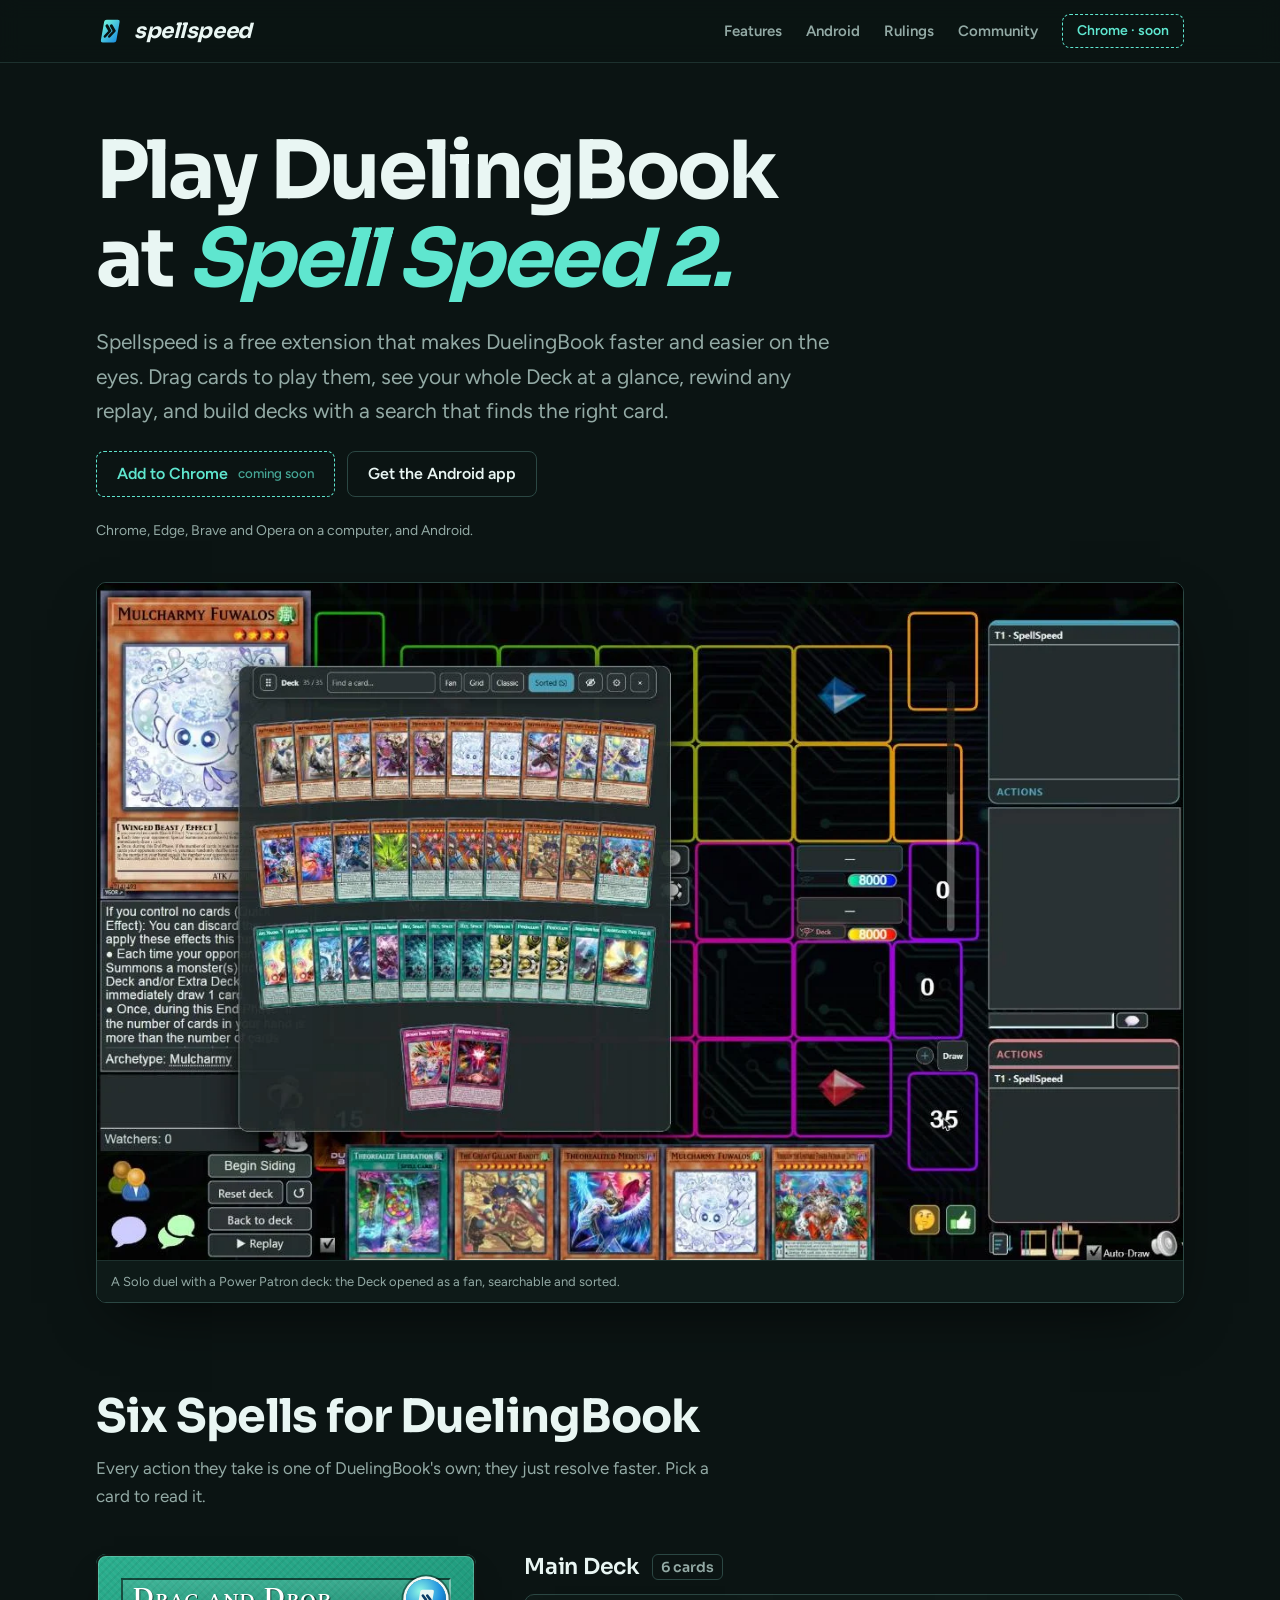
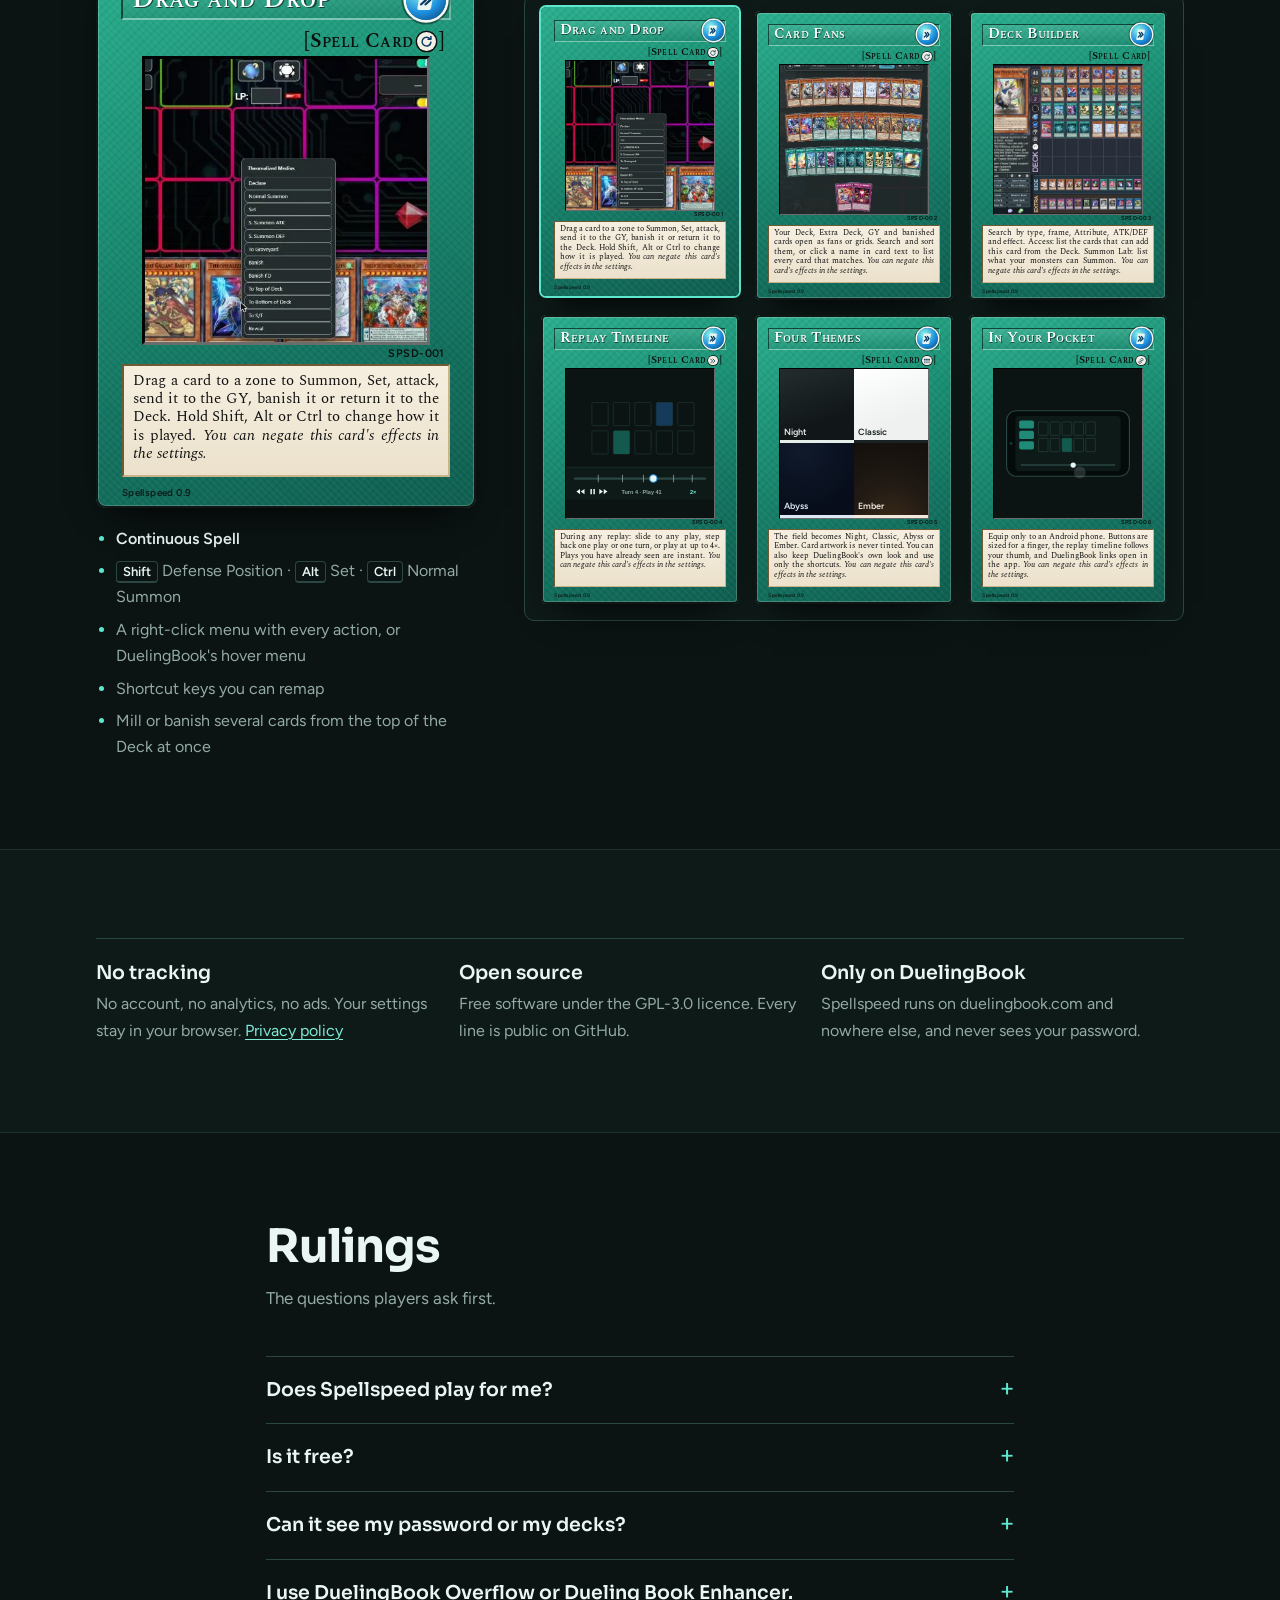
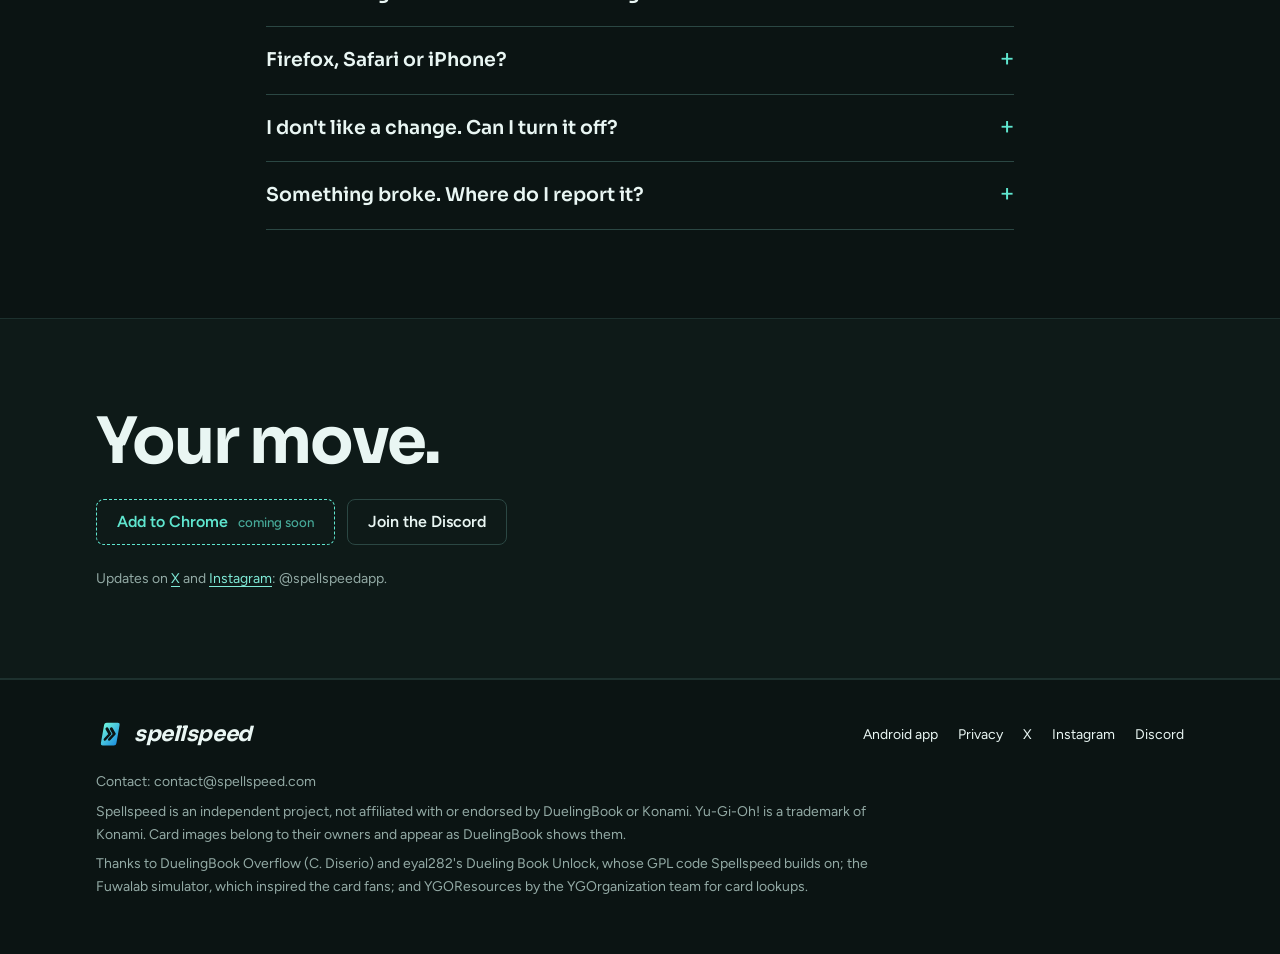
==== commit 0fe379b3: "Site: real 0.9.0 captures from a Power Patron Solo duel New hero (the Deck as a sorted fan), and new" ====
--- a/site/index.html
+++ b/site/index.html
@@ -11,13 +11,13 @@
 <link rel="apple-touch-icon" href="assets/app-icon-512.png">
 <meta property="og:title" content="Spellspeed for DuelingBook">
 <meta property="og:description" content="Play DuelingBook at Spell Speed 2. Free, open source, no tracking.">
-<meta property="og:image" content="https://spellspeed.com/assets/card-fans.webp">
+<meta property="og:image" content="https://spellspeed.com/assets/hero-090.webp">
 <meta property="og:url" content="https://spellspeed.com/">
 <meta name="twitter:card" content="summary_large_image">
 <meta name="twitter:site" content="@spellspeedapp">
 <link rel="preload" href="fonts/sora.woff2" as="font" type="font/woff2" crossorigin>
-<link rel="stylesheet" href="style.css">
-<script src="deck.js" defer></script>
+<link rel="stylesheet" href="style.css?v=3">
+<script src="deck.js?v=3" defer></script>
 </head>
 <body>
 <svg width="0" height="0" style="position:absolute" aria-hidden="true">
@@ -56,8 +56,8 @@
       <p class="note">Chrome, Edge, Brave and Opera on a computer, and Android.</p>
     </div>
     <figure class="shot">
-      <img src="assets/card-fans.webp" width="962" height="592" alt="A DuelingBook duel with Spellspeed: the Deck opened as a fan of cards above the field, with search and sorting.">
-      <figcaption>Mid-duel: the Deck opened as a fan, searchable and sorted.</figcaption>
+      <img src="assets/hero-090.webp" width="1228" height="765" alt="A Solo duel with Spellspeed: the Deck opened as a sorted fan of cards above the field, with search and view buttons.">
+      <figcaption>A Solo duel with a Power Patron deck: the Deck opened as a fan, searchable and sorted.</figcaption>
     </figure>
   </div>
 
@@ -80,7 +80,7 @@
           <h3 class="ycard-name">Drag and Drop</h3>
           <span class="ycard-orb"><svg aria-hidden="true"><use href="#orb"/></svg></span>
           <p class="ycard-type">[Spell Card <svg aria-hidden="true"><use href="#i-cont"/></svg>]</p>
-          <div class="ycard-art"><img src="assets/card-actions.webp" width="1002" height="592" alt="The right-click action menu on a monster in hand" style="object-position:78% 60%"></div>
+          <div class="ycard-art"><img src="assets/action-menu-090.webp" width="600" height="435" alt="The right-click action menu on a monster in hand" style="object-position:center"></div>
           <span class="ycard-code">SPSD-001</span>
           <div class="ycard-text"><p>Drag a card to a zone to Summon, Set, attack, send it to the GY, banish it or return it to the Deck. Hold Shift, Alt or Ctrl to change how it is played. <span class="negate">You can negate this card's effects in the settings.</span></p></div>
           <span class="ycard-foot">Spellspeed 0.9</span>
@@ -92,7 +92,7 @@
           <h3 class="ycard-name">Card Fans</h3>
           <span class="ycard-orb"><svg aria-hidden="true"><use href="#orb"/></svg></span>
           <p class="ycard-type">[Spell Card <svg aria-hidden="true"><use href="#i-cont"/></svg>]</p>
-          <div class="ycard-art"><img src="assets/card-fans.webp" width="962" height="592" alt="The Deck opened as a fan of cards above the field" style="object-position:center 40%"></div>
+          <div class="ycard-art"><img src="assets/deck-fan-090.webp" width="489" height="525" alt="The Deck opened as a sorted fan of cards" style="object-position:center"></div>
           <span class="ycard-code">SPSD-002</span>
           <div class="ycard-text"><p>Your Deck, Extra Deck, GY and banished cards open as fans or grids. Search and sort them, or click a name in card text to list every card that matches. <span class="negate">You can negate this card's effects in the settings.</span></p></div>
           <span class="ycard-foot">Spellspeed 0.9</span>
@@ -104,7 +104,7 @@
           <h3 class="ycard-name">Deck Builder</h3>
           <span class="ycard-orb"><svg aria-hidden="true"><use href="#orb"/></svg></span>
           <p class="ycard-type">[Spell Card]</p>
-          <div class="ycard-art"><img src="assets/deck-builder.webp" width="1060" height="592" alt="The deck constructor with the card search and filters" style="object-position:center"></div>
+          <div class="ycard-art"><img src="assets/deck-builder-090.webp" width="1224" height="765" alt="The deck constructor: card preview with clickable card text, the deck and the card search" style="object-position:12% center"></div>
           <span class="ycard-code">SPSD-003</span>
           <div class="ycard-text"><p>Search by type, frame, Attribute, ATK/DEF and effect. Access: list the cards that can add this card from the Deck. Summon Lab: list what your monsters can Summon. <span class="negate">You can negate this card's effects in the settings.</span></p></div>
           <span class="ycard-foot">Spellspeed 0.9</span>
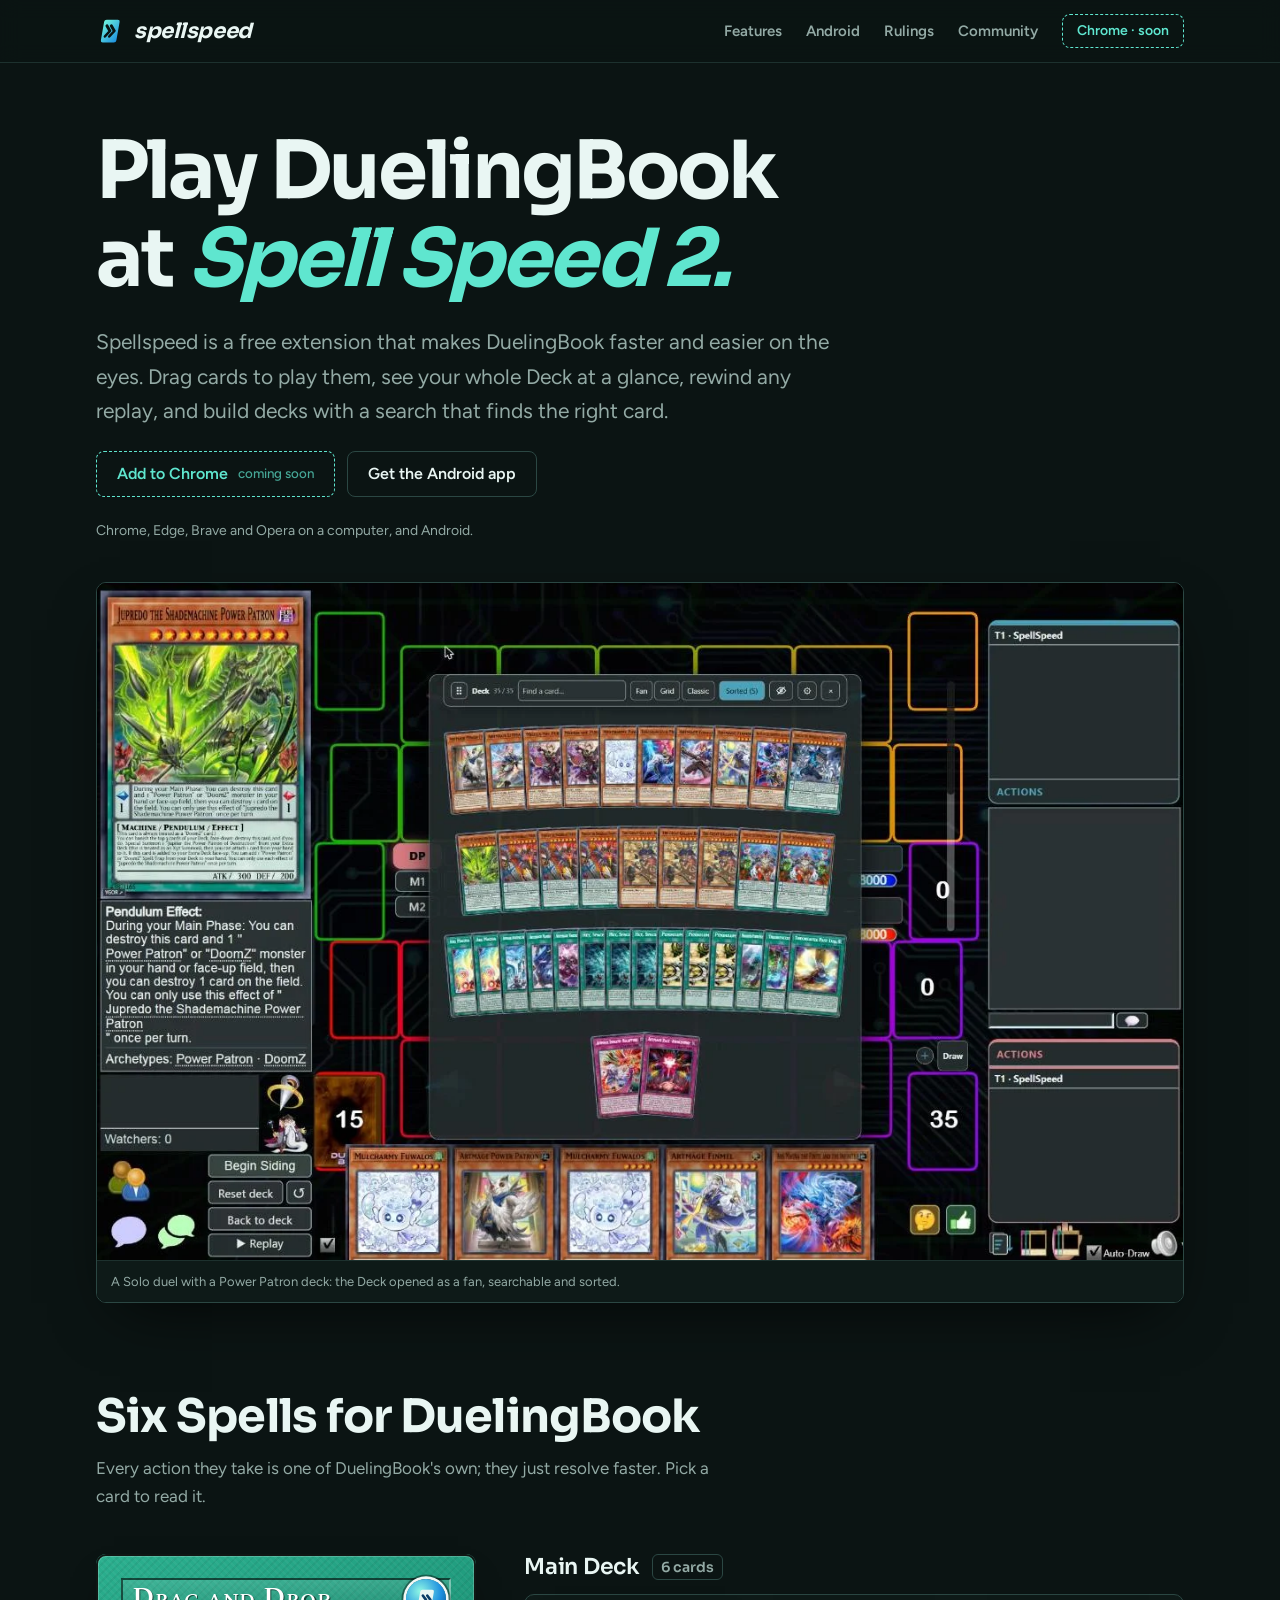
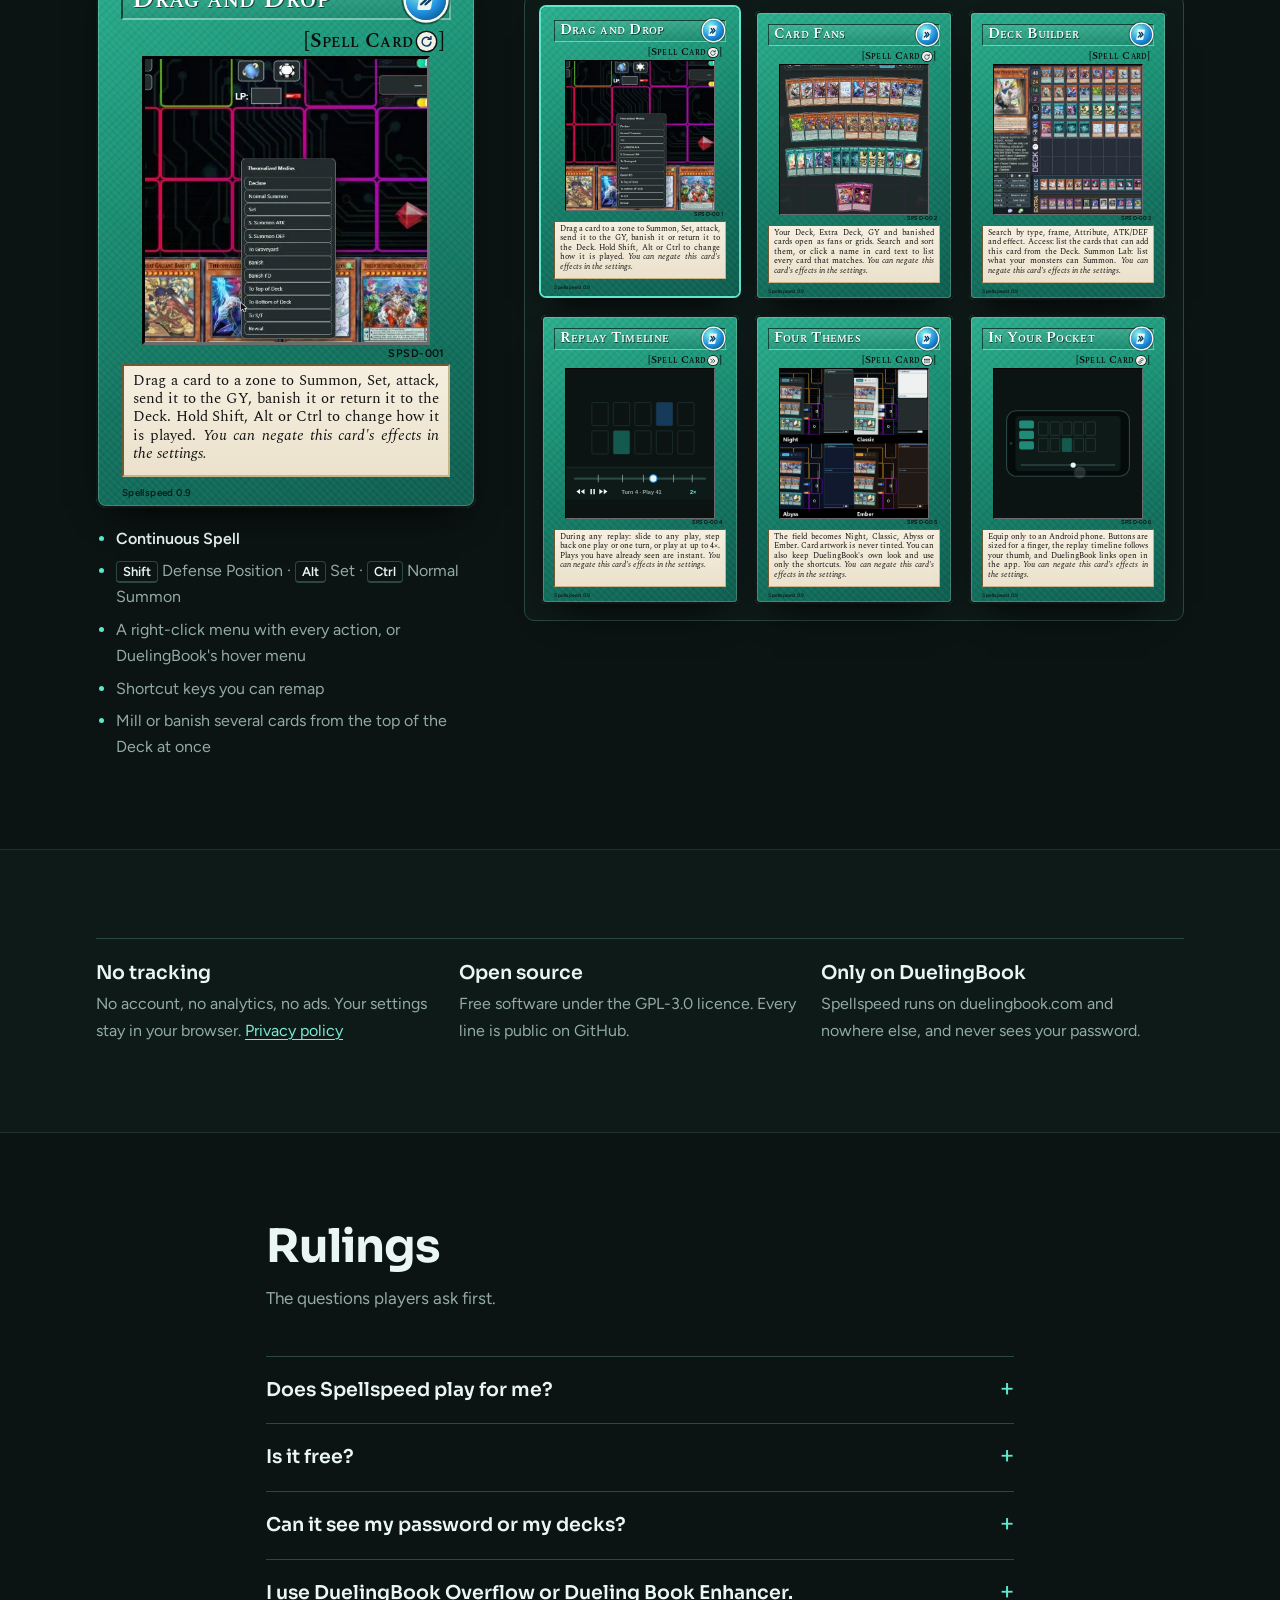
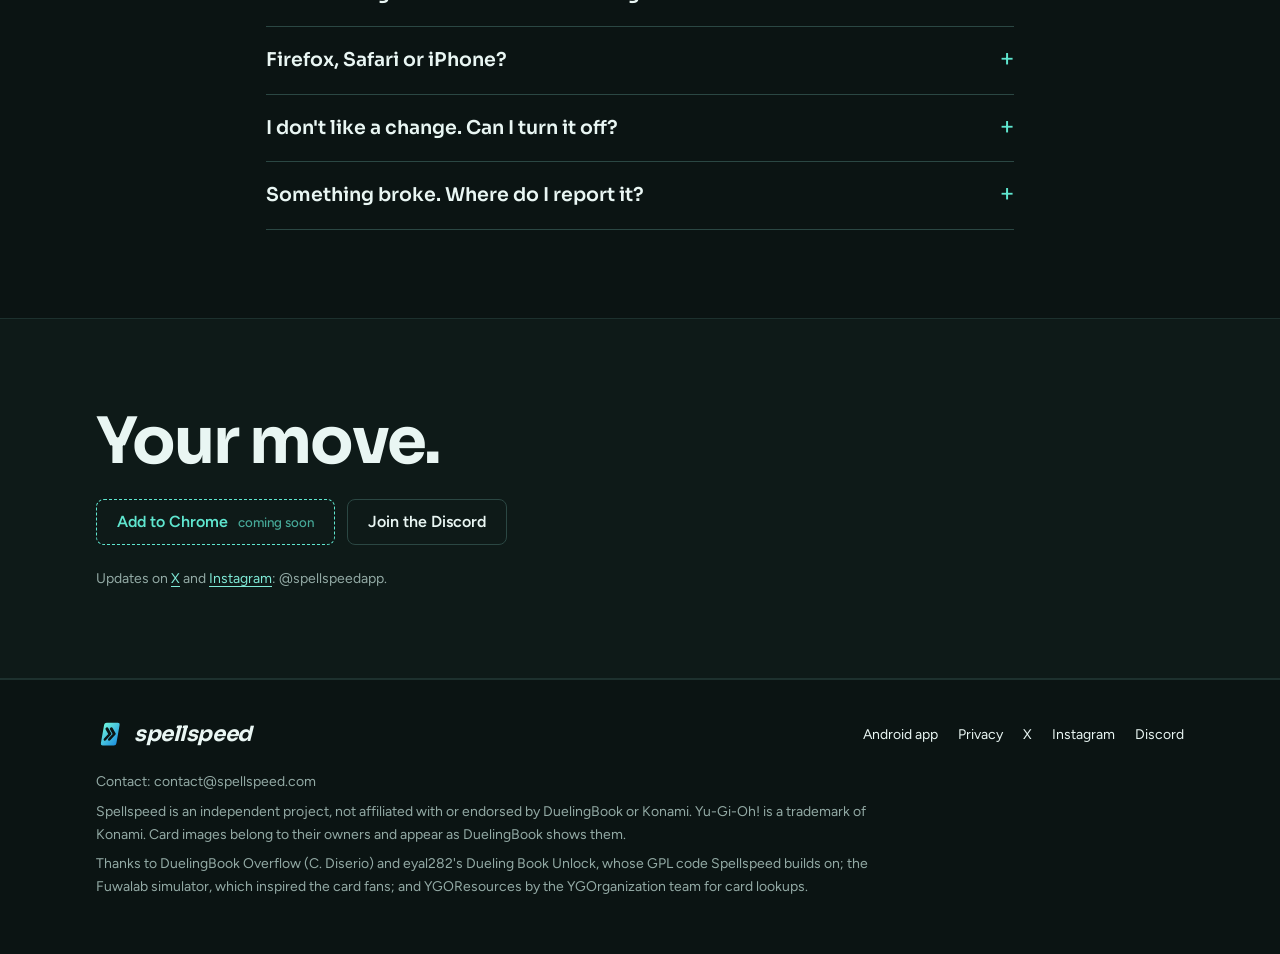
==== commit aaa15e6e: "Site: Night hero with a centred fan; real captures of the four themes Co-Authored-By: Claude Opus 5." ====
--- a/site/index.html
+++ b/site/index.html
@@ -56,7 +56,7 @@
       <p class="note">Chrome, Edge, Brave and Opera on a computer, and Android.</p>
     </div>
     <figure class="shot">
-      <img src="assets/hero-090.webp" width="1228" height="765" alt="A Solo duel with Spellspeed: the Deck opened as a sorted fan of cards above the field, with search and view buttons.">
+      <img src="assets/hero-090.webp" width="1228" height="765" alt="A Solo duel with Spellspeed in the Night theme: the Deck opened as a sorted fan in the middle of the field, next to the card overview.">
       <figcaption>A Solo duel with a Power Patron deck: the Deck opened as a fan, searchable and sorted.</figcaption>
     </figure>
   </div>
@@ -128,7 +128,7 @@
           <h3 class="ycard-name">Four Themes</h3>
           <span class="ycard-orb"><svg aria-hidden="true"><use href="#orb"/></svg></span>
           <p class="ycard-type">[Spell Card <svg aria-hidden="true"><use href="#i-field"/></svg>]</p>
-          <div class="ycard-art"><div class="theme-art" role="img" aria-label="The four themes: Night, Classic, Abyss and Ember"><span class="th-night">Night</span><span class="th-classic">Classic</span><span class="th-abyss">Abyss</span><span class="th-ember">Ember</span></div></div>
+          <div class="ycard-art"><img src="assets/themes-090.webp" width="800" height="800" alt="The same duel in the four themes: Night, Classic, Abyss and Ember"></div>
           <span class="ycard-code">SPSD-005</span>
           <div class="ycard-text"><p>The field becomes Night, Classic, Abyss or Ember. Card artwork is never tinted. You can also keep DuelingBook's own look and use only the shortcuts. <span class="negate">You can negate this card's effects in the settings.</span></p></div>
           <span class="ycard-foot">Spellspeed 0.9</span>
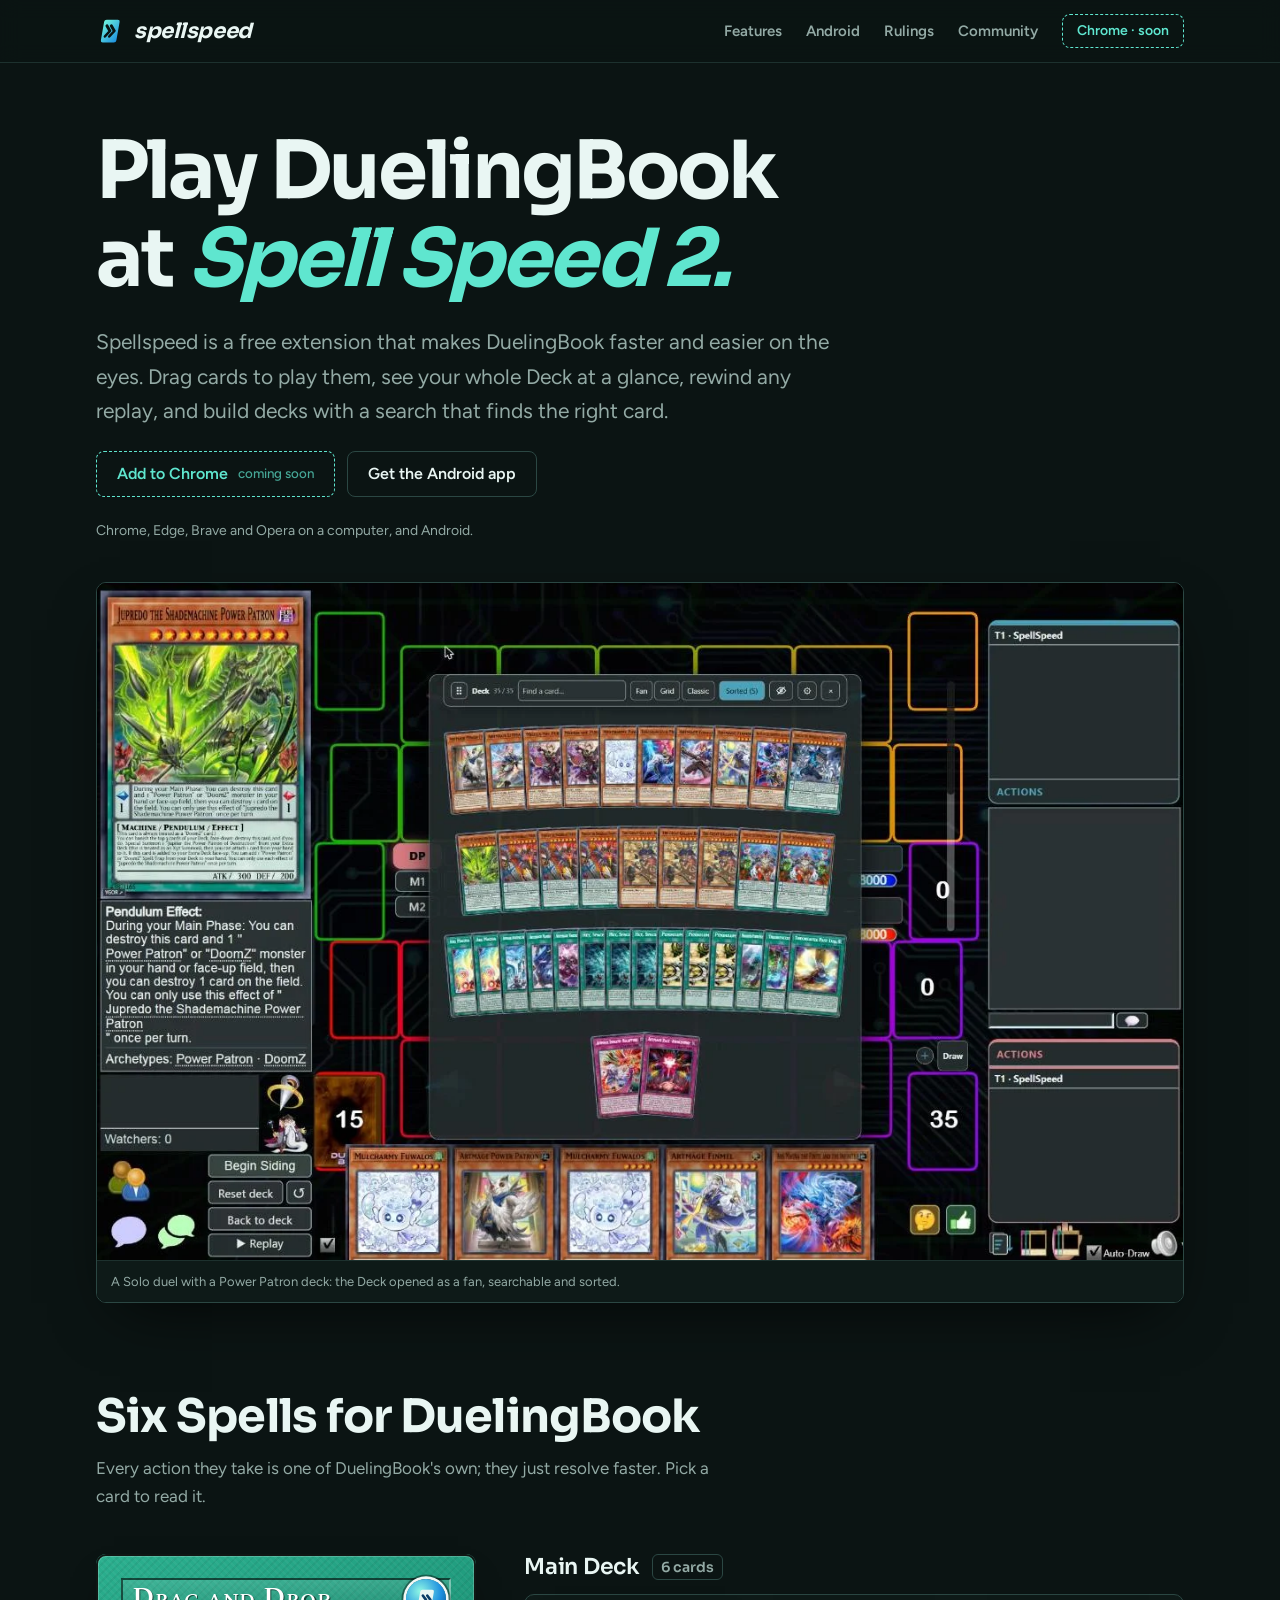
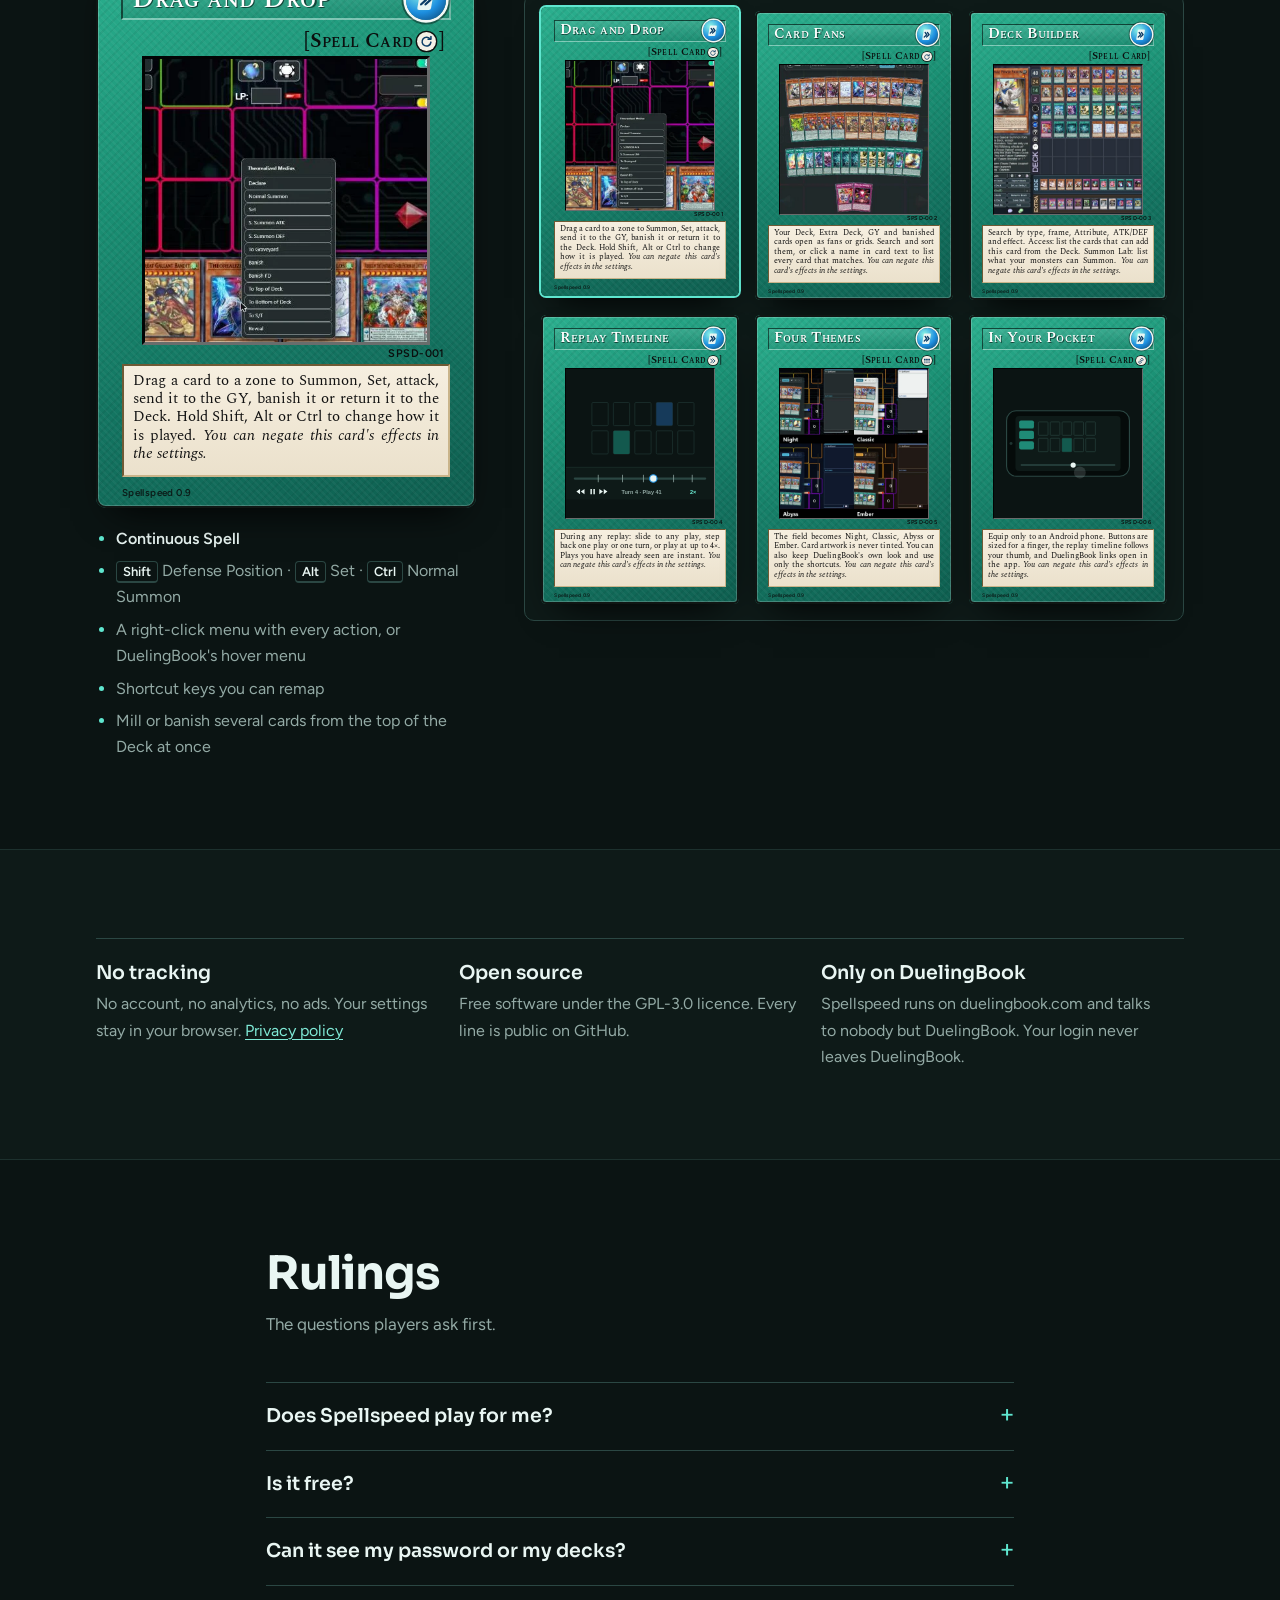
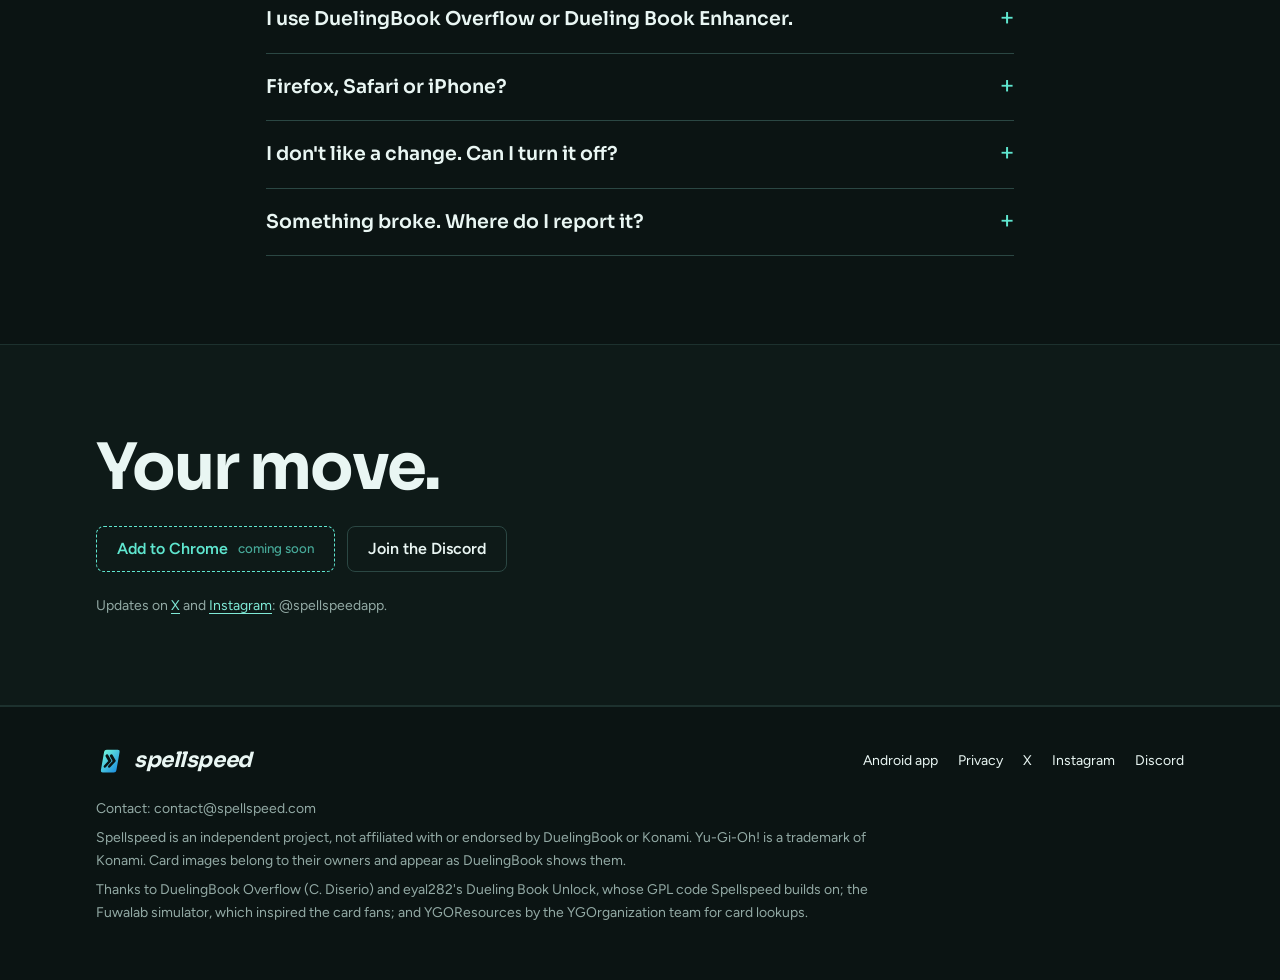
==== commit d2538753: "Site: say exactly how Spellspeed uses the DuelingBook login "Never reads your password" was wrong: C" ====
--- a/site/index.html
+++ b/site/index.html
@@ -155,7 +155,7 @@
       <div class="promises">
         <div><b>No tracking</b><p>No account, no analytics, no ads. Your settings stay in your browser. <a href="privacy.html">Privacy policy</a></p></div>
         <div><b>Open source</b><p>Free software under the GPL-3.0 licence. Every line is public on GitHub.</p></div>
-        <div><b>Only on DuelingBook</b><p>Spellspeed runs on duelingbook.com and nowhere else, and never sees your password.</p></div>
+        <div><b>Only on DuelingBook</b><p>Spellspeed runs on duelingbook.com and talks to nobody but DuelingBook. Your login never leaves DuelingBook.</p></div>
       </div>
     </div>
   </section>
@@ -175,7 +175,7 @@
         </details>
         <details>
           <summary>Can it see my password or my decks?</summary>
-          <p>It never reads your password or login cookies, and it sends nothing to us. It works with the duel and the deck on the page, in your browser. Details are in the <a href="privacy.html">privacy policy</a>.</p>
+          <p>Spellspeed has no server and sends nothing to us. Its only permission is to save its own settings, it runs only on duelingbook.com, and its code is public.</p><p>One button touches your login: when DuelingBook says you are already logged in elsewhere, <b>Close it and connect</b> sends DuelingBook's own Reconnect, with the login DuelingBook already keeps in the page, to DuelingBook's duel server. Only when you press it, and nowhere else. Details are in the <a href="privacy.html">privacy policy</a>.</p>
         </details>
         <details>
           <summary>I use DuelingBook Overflow or Dueling Book Enhancer.</summary>
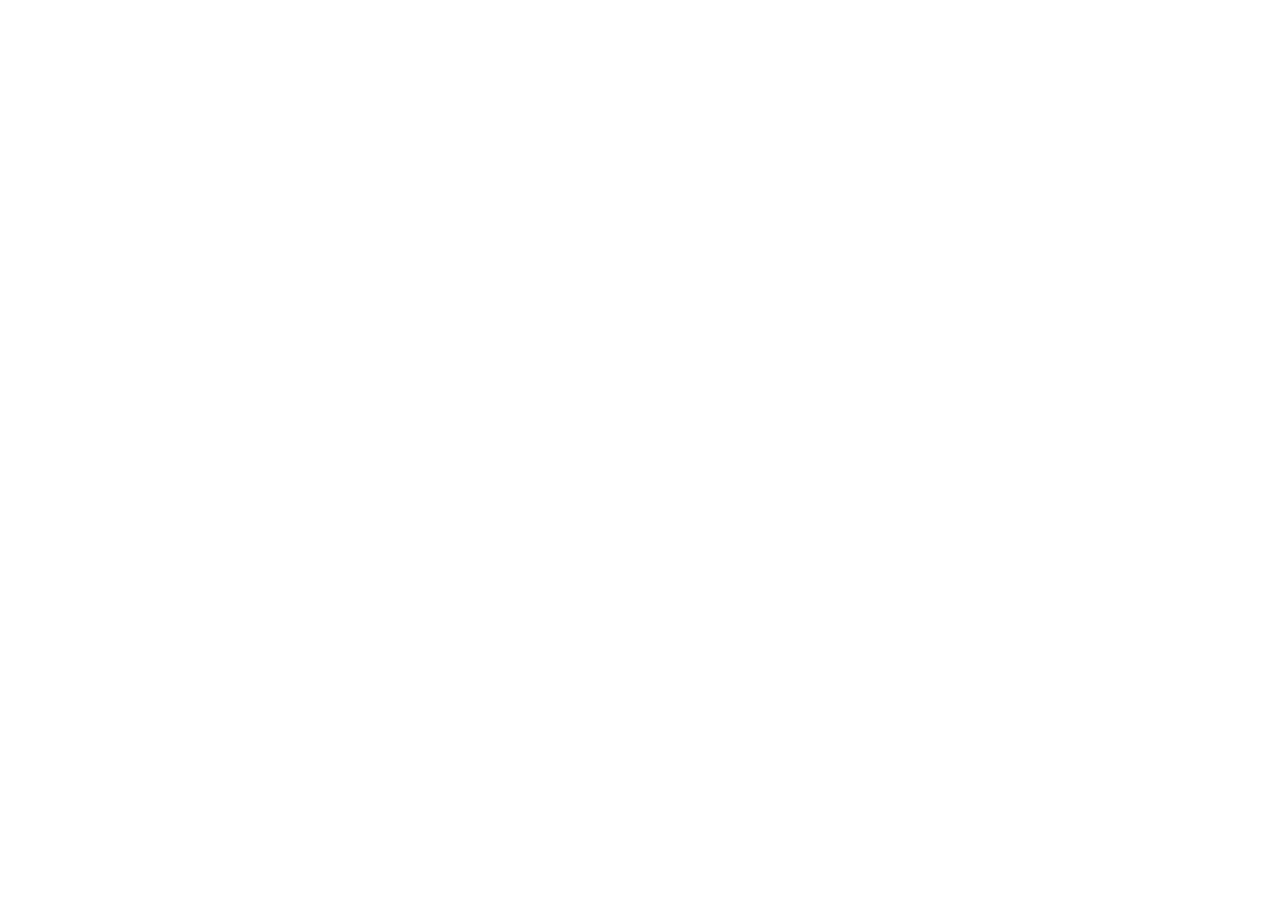
==== commit dc1a638d: "Spellspeed 0.9.1-beta Source of the Chrome Web Store build: extension, Android app and build scripts" ====
--- a/site/index.html
+++ b/site/index.html
@@ -2,233 +2,13 @@
 <html lang="en">
 <head>
 <meta charset="utf-8">
-<meta name="viewport" content="width=device-width, initial-scale=1, viewport-fit=cover">
-<title>Spellspeed for DuelingBook</title>
-<meta name="description" content="Spellspeed is a free extension that makes DuelingBook faster and cleaner: drag-and-drop plays, card fans, a replay timeline you can rewind, themes and a smarter deck builder.">
-<meta name="theme-color" content="#0b1413">
-<link rel="icon" href="assets/mark.svg" type="image/svg+xml">
-<link rel="icon" href="assets/icon32.png" sizes="32x32">
-<link rel="apple-touch-icon" href="assets/app-icon-512.png">
-<meta property="og:title" content="Spellspeed for DuelingBook">
-<meta property="og:description" content="Play DuelingBook at Spell Speed 2. Free, open source, no tracking.">
-<meta property="og:image" content="https://spellspeed.com/assets/hero-090.webp">
-<meta property="og:url" content="https://spellspeed.com/">
-<meta name="twitter:card" content="summary_large_image">
-<meta name="twitter:site" content="@spellspeedapp">
-<link rel="preload" href="fonts/sora.woff2" as="font" type="font/woff2" crossorigin>
-<link rel="stylesheet" href="style.css?v=3">
-<script src="deck.js?v=3" defer></script>
+<title>Spellspeed has moved to spellspeed.com</title>
+<link rel="canonical" href="https://spellspeed.com/">
+<meta name="robots" content="noindex">
+<meta http-equiv="refresh" content="0; url=https://spellspeed.com/">
 </head>
 <body>
-<svg width="0" height="0" style="position:absolute" aria-hidden="true">
-  <!-- Spellspeed's own card-type icons; deliberately not Konami's property icons. -->
-  <symbol id="orb" viewBox="0 0 64 64"><g transform="translate(5 0) skewX(-10)"><rect x="15" y="7" width="34" height="50" rx="5" fill="#e9f6f3"/><path d="M23 21 L33 32 L23 43 M34 21 L44 32 L34 43" stroke="#0b3c66" stroke-width="6" fill="none" stroke-linecap="round" stroke-linejoin="round"/></g></symbol>
-  <symbol id="i-cont" viewBox="0 0 24 24"><g fill="none" stroke="currentColor" stroke-width="2.4" stroke-linecap="round" stroke-linejoin="round"><path d="M18 8.5A7 7 0 1 0 19 13"/><path d="M14.5 8.5H19V4"/></g></symbol>
-  <symbol id="i-quick" viewBox="0 0 24 24"><path d="M5 6l6 6-6 6M12 6l6 6-6 6" fill="none" stroke="currentColor" stroke-width="2.6" stroke-linecap="round" stroke-linejoin="round"/></symbol>
-  <symbol id="i-field" viewBox="0 0 24 24"><g fill="currentColor"><rect x="3" y="5" width="5" height="6" rx="1"/><rect x="9.5" y="5" width="5" height="6" rx="1"/><rect x="16" y="5" width="5" height="6" rx="1"/><rect x="3" y="13" width="5" height="6" rx="1" opacity=".55"/><rect x="9.5" y="13" width="5" height="6" rx="1" opacity=".55"/><rect x="16" y="13" width="5" height="6" rx="1" opacity=".55"/></g></symbol>
-  <symbol id="i-equip" viewBox="0 0 24 24"><g fill="none" stroke="currentColor" stroke-width="2.4" stroke-linecap="round"><path d="M10 14l4-4"/><path d="M8.5 11.5l-2 2a3.5 3.5 0 0 0 5 5l2-2"/><path d="M15.5 12.5l2-2a3.5 3.5 0 0 0-5-5l-2 2"/></g></symbol>
-</svg>
-
-<header class="top">
-  <div class="wrap">
-    <a class="brand" href="./" aria-label="Spellspeed home"><img src="assets/mark.svg" alt=""><span class="wordmark">spellspeed</span></a>
-    <nav class="nav" aria-label="Main">
-      <a href="#deck">Features</a>
-      <a href="android.html">Android</a>
-      <a href="#rulings">Rulings</a>
-      <a href="#community">Community</a>
-    </nav>
-    <!-- TODO(launch): Chrome Web Store link once the listing is approved -->
-    <span class="btn btn-soon btn-sm" title="Coming soon to the Chrome Web Store">Chrome · soon</span>
-  </div>
-</header>
-
-<main>
-  <div class="wrap hero">
-    <div class="hero-copy">
-      <h1>Play DuelingBook at <em>Spell Speed&nbsp;2.</em></h1>
-      <p class="lead">Spellspeed is a free extension that makes DuelingBook faster and easier on the eyes. Drag cards to play them, see your whole Deck at a glance, rewind any replay, and build decks with a search that finds the right card.</p>
-      <div class="ctas" id="install">
-        <!-- TODO(launch): Chrome Web Store link -->
-        <span class="btn btn-soon">Add to Chrome <small>coming soon</small></span>
-        <a class="btn btn-ghost" href="android.html">Get the Android app</a>
-      </div>
-      <p class="note">Chrome, Edge, Brave and Opera on a computer, and Android.</p>
-    </div>
-    <figure class="shot">
-      <img src="assets/hero-090.webp" width="1228" height="765" alt="A Solo duel with Spellspeed in the Night theme: the Deck opened as a sorted fan in the middle of the field, next to the card overview.">
-      <figcaption>A Solo duel with a Power Patron deck: the Deck opened as a fan, searchable and sorted.</figcaption>
-    </figure>
-  </div>
-
-  <section id="deck">
-    <div class="wrap">
-      <div class="section-head">
-        <h2>Six Spells for DuelingBook</h2>
-        <p>Every action they take is one of DuelingBook's own; they just resolve faster. Pick a card to read it.</p>
-      </div>
-      <div class="deckview" data-deck>
-        <div class="deck-preview" aria-live="polite"></div>
-        <div class="deck-side">
-          <div class="deck-bar"><b>Main Deck</b><span class="count">6 cards</span></div>
-          <div class="deck-grid" role="group" aria-label="Main Deck"></div>
-        </div>
-      </div>
-      <noscript><p class="note">Drag and Drop · Card Fans · Deck Builder · Replay Timeline · Four Themes · Android app</p></noscript>
-      <template data-card="Drag and Drop">
-        <article class="ycard" aria-label="Drag and Drop, Continuous Spell">
-          <h3 class="ycard-name">Drag and Drop</h3>
-          <span class="ycard-orb"><svg aria-hidden="true"><use href="#orb"/></svg></span>
-          <p class="ycard-type">[Spell Card <svg aria-hidden="true"><use href="#i-cont"/></svg>]</p>
-          <div class="ycard-art"><img src="assets/action-menu-090.webp" width="600" height="435" alt="The right-click action menu on a monster in hand" style="object-position:center"></div>
-          <span class="ycard-code">SPSD-001</span>
-          <div class="ycard-text"><p>Drag a card to a zone to Summon, Set, attack, send it to the GY, banish it or return it to the Deck. Hold Shift, Alt or Ctrl to change how it is played. <span class="negate">You can negate this card's effects in the settings.</span></p></div>
-          <span class="ycard-foot">Spellspeed 0.9</span>
-        </article>
-        <ul class="deck-details"><li><b>Continuous Spell</b></li><li><span class="kbd">Shift</span> Defense Position · <span class="kbd">Alt</span> Set · <span class="kbd">Ctrl</span> Normal Summon</li><li>A right-click menu with every action, or DuelingBook's hover menu</li><li>Shortcut keys you can remap</li><li>Mill or banish several cards from the top of the Deck at once</li></ul>
-      </template>
-      <template data-card="Card Fans">
-        <article class="ycard" aria-label="Card Fans, Continuous Spell">
-          <h3 class="ycard-name">Card Fans</h3>
-          <span class="ycard-orb"><svg aria-hidden="true"><use href="#orb"/></svg></span>
-          <p class="ycard-type">[Spell Card <svg aria-hidden="true"><use href="#i-cont"/></svg>]</p>
-          <div class="ycard-art"><img src="assets/deck-fan-090.webp" width="489" height="525" alt="The Deck opened as a sorted fan of cards" style="object-position:center"></div>
-          <span class="ycard-code">SPSD-002</span>
-          <div class="ycard-text"><p>Your Deck, Extra Deck, GY and banished cards open as fans or grids. Search and sort them, or click a name in card text to list every card that matches. <span class="negate">You can negate this card's effects in the settings.</span></p></div>
-          <span class="ycard-foot">Spellspeed 0.9</span>
-        </article>
-        <ul class="deck-details"><li><b>Continuous Spell</b></li><li>Fan or Grid view, with search and sorting</li><li>Move and resize the viewer; it stays where you put it</li><li>Click names, archetypes and stats like "Level 4 or lower" in card text</li><li>Action history for both players</li></ul>
-      </template>
-      <template data-card="Deck Builder">
-        <article class="ycard" aria-label="Deck Builder, Normal Spell">
-          <h3 class="ycard-name">Deck Builder</h3>
-          <span class="ycard-orb"><svg aria-hidden="true"><use href="#orb"/></svg></span>
-          <p class="ycard-type">[Spell Card]</p>
-          <div class="ycard-art"><img src="assets/deck-builder-090.webp" width="1224" height="765" alt="The deck constructor: card preview with clickable card text, the deck and the card search" style="object-position:12% center"></div>
-          <span class="ycard-code">SPSD-003</span>
-          <div class="ycard-text"><p>Search by type, frame, Attribute, ATK/DEF and effect. Access: list the cards that can add this card from the Deck. Summon Lab: list what your monsters can Summon. <span class="negate">You can negate this card's effects in the settings.</span></p></div>
-          <span class="ycard-foot">Spellspeed 0.9</span>
-        </article>
-        <ul class="deck-details"><li><b>Normal Spell</b></li><li>Effect filters: hand traps, searchers, negation and more</li><li><b>Access</b>: every card that can get this one out of the Deck</li><li><b>Summon Lab</b>: Fusion, Synchro, Xyz and Link recipes from the monsters you pick</li><li>Undo with <span class="kbd">Ctrl Z</span>, and Solo with a chosen opening hand</li></ul>
-      </template>
-      <template data-card="Replay Timeline">
-        <article class="ycard" aria-label="Replay Timeline, Quick-Play Spell">
-          <h3 class="ycard-name">Replay Timeline</h3>
-          <span class="ycard-orb"><svg aria-hidden="true"><use href="#orb"/></svg></span>
-          <p class="ycard-type">[Spell Card <svg aria-hidden="true"><use href="#i-quick"/></svg>]</p>
-          <div class="ycard-art"><img src="assets/timeline-art.svg" width="400" height="400" alt="The replay timeline: a slider with turn marks and playback buttons"></div>
-          <span class="ycard-code">SPSD-004</span>
-          <div class="ycard-text"><p>During any replay: slide to any play, step back one play or one turn, or play at up to 4×. Plays you have already seen are instant. <span class="negate">You can negate this card's effects in the settings.</span></p></div>
-          <span class="ycard-foot">Spellspeed 0.9</span>
-        </article>
-        <ul class="deck-details"><li><b>Quick-Play Spell</b></li><li>Slide to any play, or click a turn mark</li><li>One play or one turn back and forward</li><li>1×, 2× and 4×, with the duel's sounds</li><li><span class="kbd">Space</span> or <span class="kbd">K</span> to play and pause</li></ul>
-      </template>
-      <template data-card="Four Themes">
-        <article class="ycard" aria-label="Four Themes, Field Spell">
-          <h3 class="ycard-name">Four Themes</h3>
-          <span class="ycard-orb"><svg aria-hidden="true"><use href="#orb"/></svg></span>
-          <p class="ycard-type">[Spell Card <svg aria-hidden="true"><use href="#i-field"/></svg>]</p>
-          <div class="ycard-art"><img src="assets/themes-090.webp" width="800" height="800" alt="The same duel in the four themes: Night, Classic, Abyss and Ember"></div>
-          <span class="ycard-code">SPSD-005</span>
-          <div class="ycard-text"><p>The field becomes Night, Classic, Abyss or Ember. Card artwork is never tinted. You can also keep DuelingBook's own look and use only the shortcuts. <span class="negate">You can negate this card's effects in the settings.</span></p></div>
-          <span class="ycard-foot">Spellspeed 0.9</span>
-        </article>
-        <ul class="deck-details"><li><b>Field Spell</b></li><li>Night, Classic, Abyss and Ember</li><li>The Classic look: DuelingBook's own layout, with the shortcuts kept</li><li>Panels, menus and the deck constructor follow the theme</li></ul>
-      </template>
-      <template data-card="In Your Pocket">
-        <article class="ycard" aria-label="In Your Pocket, Equip Spell">
-          <h3 class="ycard-name">In Your Pocket</h3>
-          <span class="ycard-orb"><svg aria-hidden="true"><use href="#orb"/></svg></span>
-          <p class="ycard-type">[Spell Card <svg aria-hidden="true"><use href="#i-equip"/></svg>]</p>
-          <div class="ycard-art"><img src="assets/phone-art.svg" width="400" height="400" alt="A phone held sideways running Spellspeed"></div>
-          <span class="ycard-code">SPSD-006</span>
-          <div class="ycard-text"><p>Equip only to an Android phone. Buttons are sized for a finger, the replay timeline follows your thumb, and DuelingBook links open in the app. <span class="negate">You can negate this card's effects in the settings.</span></p></div>
-          <span class="ycard-foot">Spellspeed 0.9</span>
-        </article>
-        <ul class="deck-details"><li><b>Equip Spell</b></li><li>Buttons sized for a finger</li><li>A replay timeline you slide with your thumb</li><li>Replay links from Discord open in the app</li><li>Android 8 or newer · <a href="android.html">Get the app</a></li></ul>
-      </template>
-    </div>
-  </section>
-
-  <section class="band">
-    <div class="wrap">
-      <div class="promises">
-        <div><b>No tracking</b><p>No account, no analytics, no ads. Your settings stay in your browser. <a href="privacy.html">Privacy policy</a></p></div>
-        <div><b>Open source</b><p>Free software under the GPL-3.0 licence. Every line is public on GitHub.</p></div>
-        <div><b>Only on DuelingBook</b><p>Spellspeed runs on duelingbook.com and talks to nobody but DuelingBook. Your login never leaves DuelingBook.</p></div>
-      </div>
-    </div>
-  </section>
-
-  <section id="rulings">
-    <div class="wrap narrow">
-      <div class="section-head"><h2>Rulings</h2><p>The questions players ask first.</p></div>
-      <div class="rulings">
-        <details>
-          <summary>Does Spellspeed play for me?</summary>
-          <p>No. It automates no plays and adds no card effects. Every action is one you choose, sent through DuelingBook's own duel commands, as if you had clicked DuelingBook's buttons.</p>
-          <p>Spellspeed is an unofficial extension, not affiliated with or endorsed by DuelingBook.</p>
-        </details>
-        <details>
-          <summary>Is it free?</summary>
-          <p>Yes, and open source. There is nothing to buy and no account to create.</p>
-        </details>
-        <details>
-          <summary>Can it see my password or my decks?</summary>
-          <p>Spellspeed has no server and sends nothing to us. Its only permission is to save its own settings, it runs only on duelingbook.com, and its code is public.</p><p>One button touches your login: when DuelingBook says you are already logged in elsewhere, <b>Close it and connect</b> sends DuelingBook's own Reconnect, with the login DuelingBook already keeps in the page, to DuelingBook's duel server. Only when you press it, and nowhere else. Details are in the <a href="privacy.html">privacy policy</a>.</p>
-        </details>
-        <details>
-          <summary>I use DuelingBook Overflow or Dueling Book Enhancer.</summary>
-          <p>Turn off DuelingBook Overflow: both change the same parts of the page. Dueling Book Enhancer works alongside Spellspeed; turn off its Advanced Replay Controls, since Spellspeed brings its own replay timeline.</p>
-        </details>
-        <details>
-          <summary>Firefox, Safari or iPhone?</summary>
-          <p>Firefox is next, on computers and on Android. Safari and iPhone are not supported yet. Today Spellspeed runs in Chrome, Edge, Brave and Opera on a computer, and as an Android app.</p>
-        </details>
-        <details>
-          <summary>I don't like a change. Can I turn it off?</summary>
-          <p>Every feature has its own switch in the settings (the Spellspeed button in your browser's toolbar), and each category can be turned off at once. Turning a feature off brings back DuelingBook's own behaviour.</p>
-        </details>
-        <details>
-          <summary>Something broke. Where do I report it?</summary>
-          <p>In the bug reports on our <a href="https://discord.gg/m5qKsv8ZST">Discord</a>, or by email to contact@spellspeed.com. Say what you did, what you expected and what happened; for replays, the replay link and the play number help most.</p>
-        </details>
-      </div>
-    </div>
-  </section>
-
-  <section id="community" class="band">
-    <div class="wrap cta">
-      <h2>Your move.</h2>
-      <div class="ctas">
-        <!-- TODO(launch): Chrome Web Store link -->
-        <span class="btn btn-soon">Add to Chrome <small>coming soon</small></span>
-        <a class="btn btn-ghost" href="https://discord.gg/m5qKsv8ZST">Join the Discord</a>
-      </div>
-      <p class="note">Updates on <a href="https://x.com/spellspeedapp">X</a> and <a href="https://www.instagram.com/spellspeedapp/">Instagram</a>: @spellspeedapp.</p>
-    </div>
-  </section>
-</main>
-
-<footer>
-  <div class="wrap">
-    <div class="foot-row">
-      <a class="brand" href="./"><img src="assets/mark.svg" alt=""><span class="wordmark">spellspeed</span></a>
-      <nav class="foot-links" aria-label="Footer">
-        <a href="android.html">Android app</a>
-        <a href="privacy.html">Privacy</a>
-        <a href="https://x.com/spellspeedapp">X</a>
-        <a href="https://www.instagram.com/spellspeedapp/">Instagram</a>
-        <!-- TODO(launch): GitHub repository -->
-        <a href="https://discord.gg/m5qKsv8ZST">Discord</a>
-      </nav>
-    </div>
-    <div class="fine">
-      <p>Contact: contact@spellspeed.com</p>
-      <p>Spellspeed is an independent project, not affiliated with or endorsed by DuelingBook or Konami. Yu-Gi-Oh! is a trademark of Konami. Card images belong to their owners and appear as DuelingBook shows them.</p>
-      <p>Thanks to DuelingBook Overflow (C. Diserio) and eyal282's Dueling Book Unlock, whose GPL code Spellspeed builds on; the Fuwalab simulator, which inspired the card fans; and YGOResources by the YGOrganization team for card lookups.</p>
-    </div>
-  </div>
-</footer>
+<p>Spellspeed lives at <a href="https://spellspeed.com/">spellspeed.com</a>.</p>
+<script>location.replace('https://spellspeed.com/' + location.pathname.replace(/^\/spellspeed\/?/, '') + location.search);</script>
 </body>
 </html>
